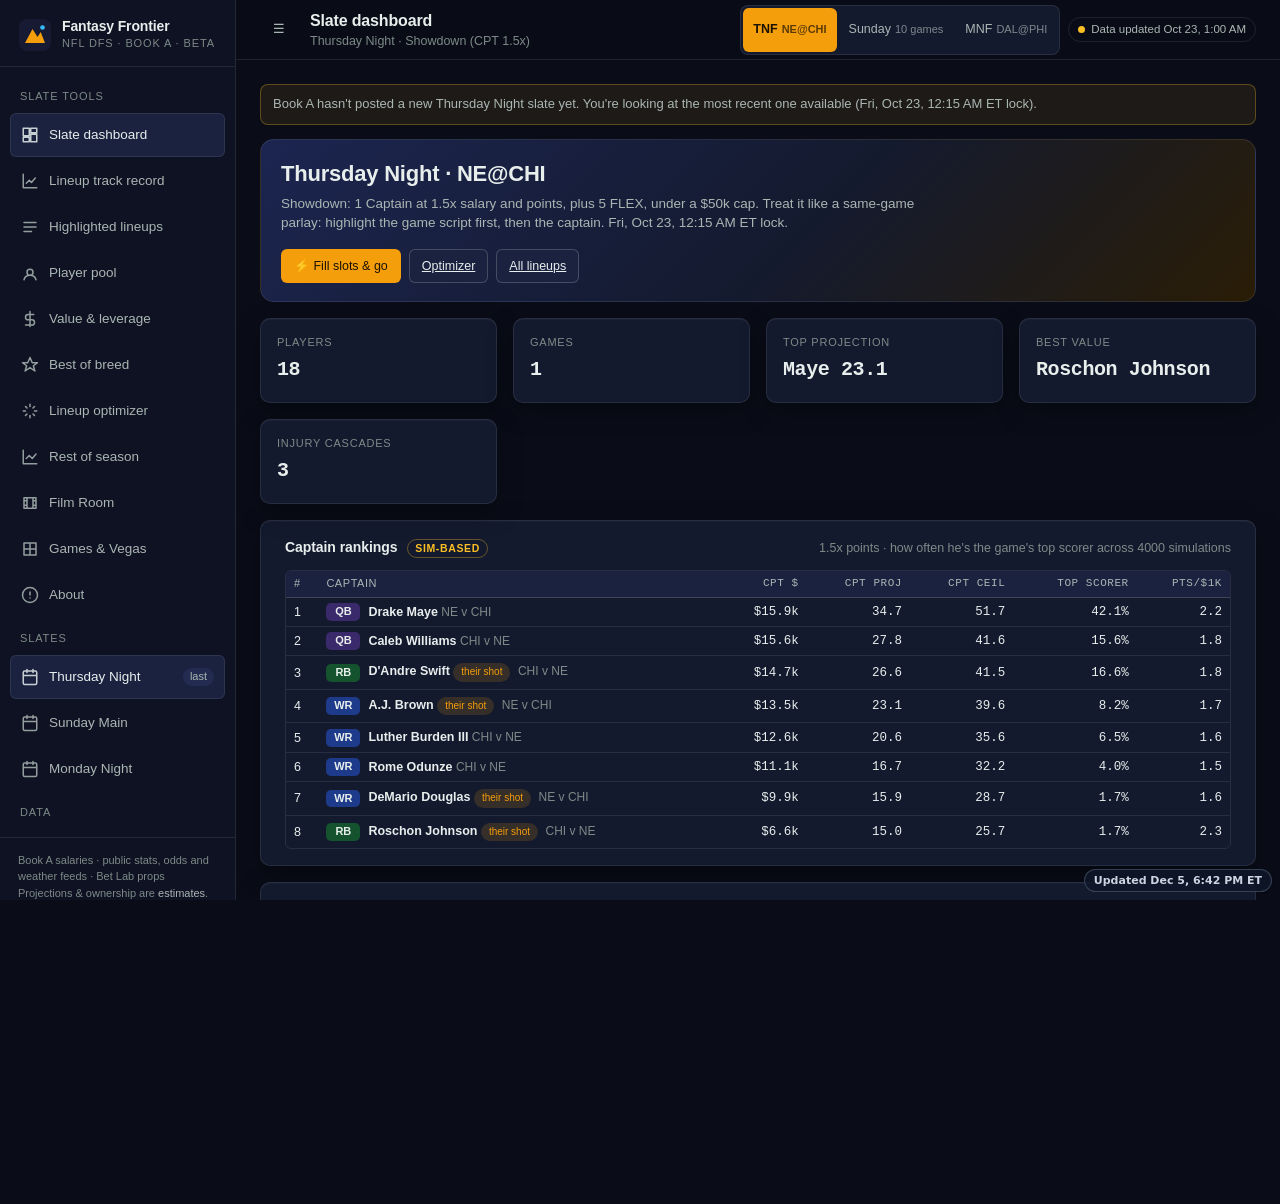
==== index.html @ 3f29bdc0 "FF: mobile nav polish (44px targets, no tap delay, no sideways scroll, scroll reset)" ====
<!doctype html>
<html lang="en"><head><meta charset="utf-8"><meta name="viewport" content="width=device-width,initial-scale=1,viewport-fit=cover">
<title>Fantasy Frontier · NFL DFS Lab — Sports Labs</title>
<meta name="description" content="Fantasy Frontier: NFL daily fantasy (salary-based) projections, value plays, leverage and a lineup optimizer for Thursday, Sunday and Monday slates.">
<meta name="theme-color" content="#0b1020">
<link rel="icon" href="data:image/svg+xml,%3Csvg xmlns='http://www.w3.org/2000/svg' viewBox='0 0 34 34'%3E%3Crect x='1' y='1' width='32' height='32' rx='8' fill='%23161b33'/%3E%3Cpath d='M8 25l7-14 5 8 3-5 4 11z' fill='%23f59e0b'/%3E%3C/svg%3E">
<link rel="stylesheet" href="style.css"><link rel="stylesheet" href="frontier.css?v=20261022n">
<script src="https://sportslabshq.com/sl/sl.js" defer></script>
<script src="/sl-neutral.js" defer></script></head><body><div class="app" id="app"></div><div class="scrim" id="scrim"></div>
<script src="assets/solver.js"></script><script src="app.js?v=20261022n"></script><div class="sl-credit" style="clear:both;text-align:center;font-size:12px;opacity:.6;padding:18px 12px 22px;line-height:1.5">Fantasy Frontier · A <a href="https://sportslabshq.com/" style="color:inherit;text-decoration:underline">Sports Labs</a> Product · © 2026 Sports Labs · <a href="#" data-lead="contact" style="color:inherit;text-decoration:underline">Contact</a> · <a href="#" data-lead="support" style="color:inherit;text-decoration:underline">Support</a></div>
<script src="https://sportslabshq.com/js/leads-config.js"></script><script src="https://sportslabshq.com/js/leads.js" data-product="Fantasy Frontier" data-float="1"></script><script>/*last-updated*/(async()=>{let t=null;for(const u of["data/meta.json","data/games.json","data/slate.json",location.pathname]){try{const r=await fetch(u+"?lu="+Date.now(),{method:"HEAD",cache:"no-store"});if(r.ok&&r.headers.get("last-modified")){t=new Date(r.headers.get("last-modified"));break}}catch(e){}}if(!t)return;const d=document.createElement("div");d.textContent="Updated "+t.toLocaleString("en-US",{timeZone:"America/New_York",month:"short",day:"numeric",hour:"numeric",minute:"2-digit"})+" ET";d.style.cssText="position:fixed;right:8px;bottom:8px;z-index:50;background:rgba(15,23,42,.85);color:#cbd5e1;font:600 11px system-ui;padding:4px 9px;border-radius:99px;border:1px solid rgba(148,163,184,.3);pointer-events:none";document.body.appendChild(d)})();</script></body></html>
---- style.css ----
:root {
  --bg: #0a1314; --bg-2: #0f1c1d; --surface: #132424; --surface-2: #183030; --surface-3: #1f3b3a;
  --border: rgba(165, 172, 175, 0.14); --border-strong: rgba(165, 172, 175, 0.3);
  --text: #e7eeec; --text-2: #aab6b3; --text-3: #7d8a87;
  --brand: #004c54; --brand-2: #0a6d78; --accent: #2cc1b0; --accent-ink: #052321;
  --pos: #5ed26a; --neg: #ff6b6b; --warn: #f5b942; --silver: #a5acaf;
  --radius: 10px; --radius-sm: 6px; --shadow: 0 1px 0 rgba(255,255,255,0.03) inset, 0 8px 24px rgba(0,0,0,0.35);
  --font: 'IBM Plex Sans', -apple-system, BlinkMacSystemFont, 'Segoe UI', Roboto, Helvetica, Arial, sans-serif;
  --mono: 'IBM Plex Mono', ui-monospace, SFMono-Regular, Menlo, Consolas, monospace;
  --sidebar-w: 236px; --header-h: 60px;
  --t-xs: 11px; --t-sm: 12.5px; --t-base: 14px; --t-md: 16px; --t-lg: 20px; --t-xl: 28px; --t-2xl: 36px;
  --s-1: 4px; --s-2: 8px; --s-3: 12px; --s-4: 16px; --s-5: 24px; --s-6: 32px; --s-7: 48px;
  color-scheme: dark;
}
* { box-sizing: border-box; }
html, body { height: 100%; margin: 0; max-width: 100vw; overflow-x: hidden; }
body { background: var(--bg); color: var(--text); font-family: var(--font); font-size: var(--t-base); line-height: 1.45; -webkit-font-smoothing: antialiased; overflow: hidden; }
button, input, select, textarea { font: inherit; color: inherit; }
button { cursor: pointer; }
a { color: var(--accent); }
.num, td.num, .kpi-value, .stat-value, .mono { font-family: var(--mono); font-variant-numeric: tabular-nums lining-nums; }
.sr-only { position: absolute; width: 1px; height: 1px; padding: 0; margin: -1px; overflow: hidden; clip: rect(0,0,0,0); white-space: nowrap; border: 0; }
:focus-visible { outline: 2px solid var(--accent); outline-offset: 2px; }

/* Layout */
.app { display: grid; grid-template-columns: var(--sidebar-w) 1fr; grid-template-rows: var(--header-h) 1fr; height: 100dvh; }
.sidebar { grid-row: 1 / -1; background: var(--bg-2); border-right: 1px solid var(--border); display: flex; flex-direction: column; overflow-y: auto; overscroll-behavior: contain; }
.header { grid-column: 2; position: sticky; top: 0; z-index: 10; display: flex; align-items: center; gap: var(--s-3); padding: 0 var(--s-5); background: rgba(10,19,20,0.85); backdrop-filter: blur(8px); border-bottom: 1px solid var(--border); }
.main { grid-column: 2; overflow-y: auto; overflow-x: hidden; overscroll-behavior: contain; padding: var(--s-5); scroll-behavior: smooth; min-width: 0; }
.main:focus { outline: none; }

.brand { display: flex; align-items: center; gap: 10px; padding: 18px 18px 14px; border-bottom: 1px solid var(--border); }
.brand svg { flex: none; }
.brand-name { font-weight: 600; font-size: var(--t-base); letter-spacing: -0.01em; line-height: 1.15; }
.brand-sub { font-size: var(--t-xs); color: var(--text-3); text-transform: uppercase; letter-spacing: 0.08em; margin-top: 2px; }
.nav { padding: 10px; display: flex; flex-direction: column; gap: 2px; }
.nav-label { font-size: var(--t-xs); color: var(--text-3); text-transform: uppercase; letter-spacing: 0.08em; padding: 12px 10px 6px; }
.nav-btn { display: flex; align-items: center; gap: 10px; width: 100%; text-align: left; padding: 9px 10px; border-radius: var(--radius-sm); border: 1px solid transparent; background: transparent; color: var(--text-2); font-size: 13.5px; transition: background .15s, color .15s; }
.nav-btn:hover { background: var(--surface); color: var(--text); }
.nav-btn[aria-current="page"] { background: var(--surface-2); color: var(--text); border-color: var(--border); }
.nav-btn .ico { width: 18px; height: 18px; flex: none; opacity: .85; }
.nav-btn .badge { margin-left: auto; font-size: var(--t-xs); background: var(--surface-3); color: var(--text-2); border-radius: 999px; padding: 1px 7px; }
.nav-btn .badge.bad { background: rgba(255,107,107,.18); color: var(--neg); }
.nav-btn .badge.ok { background: rgba(94,210,106,.15); color: var(--pos); }
.sidebar-foot { margin-top: auto; padding: 14px 18px; border-top: 1px solid var(--border); font-size: var(--t-xs); color: var(--text-3); line-height: 1.5; }
.sidebar-foot b { color: var(--text-2); font-weight: 500; }

.header > div { min-width: 0; }
.header h1 { font-size: var(--t-md); font-weight: 600; margin: 0; letter-spacing: -0.01em; white-space: nowrap; overflow: hidden; text-overflow: ellipsis; }
.scenario-select { display: none; }
.header .crumb { color: var(--text-3); font-size: var(--t-sm); }
.header-actions { margin-left: auto; display: flex; align-items: center; gap: 8px; }
.menu-btn { display: none; }
.save-state { font-size: var(--t-xs); color: var(--text-3); display: flex; align-items: center; gap: 6px; white-space: nowrap; }
.save-state .dot { width: 7px; height: 7px; border-radius: 50%; background: var(--pos); }
.save-state.dirty .dot { background: var(--warn); }
.save-state.error .dot { background: var(--neg); }

/* Scenario switcher */
.seg { display: inline-flex; background: var(--surface); border: 1px solid var(--border); border-radius: var(--radius-sm); padding: 2px; }
.seg button { padding: 5px 11px; font-size: var(--t-sm); border: 0; background: transparent; color: var(--text-2); border-radius: 4px; }
.seg button[aria-pressed="true"] { background: var(--brand-2); color: #fff; }
.seg button:hover:not([aria-pressed="true"]) { color: var(--text); }

/* Buttons */
.btn { display: inline-flex; align-items: center; gap: 6px; padding: 7px 12px; border-radius: var(--radius-sm); border: 1px solid var(--border-strong); background: var(--surface-2); color: var(--text); font-size: var(--t-sm); font-weight: 500; transition: background .15s, border-color .15s; white-space: nowrap; }
.btn:hover { background: var(--surface-3); }
.btn.primary { background: var(--accent); color: var(--accent-ink); border-color: transparent; }
.btn.primary:hover { filter: brightness(1.08); }
.btn.danger { color: var(--neg); border-color: rgba(255,107,107,.35); }
.btn.danger:hover { background: rgba(255,107,107,.1); }
.btn.sm { padding: 4px 9px; font-size: var(--t-xs); }
.btn.ghost { background: transparent; border-color: transparent; color: var(--text-2); }
.btn.ghost:hover { background: var(--surface); color: var(--text); }
.btn:disabled { opacity: .5; cursor: not-allowed; }

/* Cards */
.grid { display: grid; gap: var(--s-4); }
.grid.kpis { grid-template-columns: repeat(auto-fit, minmax(min(190px, 100%), 1fr)); }
.grid > * { min-width: 0; }
.stats.two { grid-template-columns: repeat(2, minmax(0, 1fr)); }
.grid.two { grid-template-columns: 1fr 1fr; }
.grid.three { grid-template-columns: repeat(3, 1fr); }
.grid.sidebar-right { grid-template-columns: minmax(0, 1.6fr) minmax(300px, 1fr); }
.card { background: var(--surface); border: 1px solid var(--border); border-radius: var(--radius); padding: var(--s-4) var(--s-5); box-shadow: var(--shadow); min-width: 0; }
.card.tight { padding: var(--s-3) var(--s-4); }
.card-head { display: flex; align-items: baseline; justify-content: space-between; gap: var(--s-3); margin-bottom: var(--s-3); flex-wrap: wrap; }
.card-head h2 { font-size: var(--t-base); font-weight: 600; margin: 0; letter-spacing: -0.005em; }
.card-head .sub { color: var(--text-3); font-size: var(--t-sm); }
.section-title { font-size: var(--t-lg); font-weight: 600; margin: 0 0 4px; letter-spacing: -0.015em; }
.section-sub { color: var(--text-2); font-size: var(--t-sm); margin: 0 0 var(--s-5); max-width: 70ch; }
.stack { display: flex; flex-direction: column; gap: var(--s-4); }

.kpi { padding: var(--s-4); }
.kpi-label { font-size: var(--t-xs); color: var(--text-3); text-transform: uppercase; letter-spacing: 0.07em; }
.kpi-value { font-size: var(--t-xl); font-weight: 600; margin: 4px 0 2px; letter-spacing: -0.02em; transition: color .3s; }
.kpi-value.pos { color: var(--pos); } .kpi-value.neg { color: var(--neg); } .kpi-value.warn { color: var(--warn); }
.kpi-delta { font-size: var(--t-sm); color: var(--text-2); display: flex; gap: 6px; align-items: center; flex-wrap: wrap; }
.kpi-delta .arrow { font-weight: 600; }
.kpi-delta.pos .arrow { color: var(--pos); } .kpi-delta.neg .arrow { color: var(--neg); }

/* Alerts */
.alerts { display: flex; flex-direction: column; gap: 8px; }
.alert { display: grid; grid-template-columns: 10px 1fr; gap: 10px; padding: 10px 12px; border-radius: var(--radius-sm); border: 1px solid var(--border); background: var(--bg-2); font-size: var(--t-sm); align-items: start; }
.alert .bar { width: 4px; height: 100%; min-height: 28px; border-radius: 2px; margin-top: 2px; }
.alert.critical .bar { background: var(--neg); } .alert.warn .bar { background: var(--warn); } .alert.ok .bar { background: var(--pos); }
.alert b { font-weight: 600; display: block; margin-bottom: 1px; }
.alert span { color: var(--text-2); }

/* Tables */
.table-wrap { overflow-x: auto; border: 1px solid var(--border); border-radius: var(--radius-sm); -webkit-overflow-scrolling: touch; }
table { width: 100%; border-collapse: collapse; font-size: var(--t-sm); }
thead th { position: sticky; top: 0; z-index: 1; background: var(--surface-2); color: var(--text-2); font-weight: 500; text-align: left; padding: 9px 10px; border-bottom: 1px solid var(--border-strong); white-space: nowrap; font-size: var(--t-xs); text-transform: uppercase; letter-spacing: .05em; }
thead th.num, td.num { text-align: right; }
thead th[data-sort] { cursor: pointer; user-select: none; }
thead th[data-sort]:hover { color: var(--text); }
thead th .sort-ind { opacity: .6; margin-left: 3px; }
tbody td { padding: 8px 10px; border-bottom: 1px solid var(--border); vertical-align: middle; }
tbody tr:last-child td { border-bottom: 0; }
tbody tr:hover td { background: rgba(255,255,255,0.025); }
tbody tr.selected td { background: rgba(44,193,176,0.08); }
tfoot td { padding: 9px 10px; font-weight: 600; background: var(--surface-2); border-top: 1px solid var(--border-strong); }
td.pos { color: var(--pos); } td.neg { color: var(--neg); } td.muted { color: var(--text-3); }
.tag { display: inline-block; padding: 1px 7px; border-radius: 999px; font-size: var(--t-xs); background: var(--surface-3); color: var(--text-2); border: 1px solid var(--border); white-space: nowrap; }
.tag.v { color: var(--pos); border-color: rgba(94,210,106,.3); } .tag.d { color: var(--warn); border-color: rgba(245,185,66,.3); } .tag.e { color: var(--silver); }
.tag.hi { color: var(--pos); } .tag.med { color: var(--warn); } .tag.low { color: var(--text-3); }
.tag.crit { color: var(--neg); border-color: rgba(255,107,107,.3); }
.sticky-col th:first-child, .sticky-col td:first-child { position: sticky; left: 0; background: var(--surface); z-index: 2; }
.sticky-col thead th:first-child { z-index: 3; background: var(--surface-2); }

/* Controls */
.control { display: grid; grid-template-columns: 1fr auto; gap: 4px 12px; align-items: center; padding: 10px 0; border-bottom: 1px solid var(--border); }
.control:last-child { border-bottom: 0; }
.control label { font-size: var(--t-sm); color: var(--text); }
.control .hint { grid-column: 1; font-size: var(--t-xs); color: var(--text-3); }
.control .val { font-family: var(--mono); font-size: var(--t-sm); color: var(--accent); text-align: right; min-width: 72px; }
.control input[type=range] { grid-column: 1 / -1; width: 100%; }
input[type=range] { -webkit-appearance: none; appearance: none; height: 22px; background: transparent; margin: 0; }
input[type=range]::-webkit-slider-runnable-track { height: 4px; background: var(--surface-3); border-radius: 2px; }
input[type=range]::-moz-range-track { height: 4px; background: var(--surface-3); border-radius: 2px; }
input[type=range]::-webkit-slider-thumb { -webkit-appearance: none; width: 18px; height: 18px; margin-top: -7px; border-radius: 50%; background: var(--accent); border: 2px solid var(--bg); box-shadow: 0 0 0 1px var(--accent); }
input[type=range]::-moz-range-thumb { width: 16px; height: 16px; border-radius: 50%; background: var(--accent); border: 2px solid var(--bg); }
input[type=range]:disabled::-webkit-slider-thumb { background: var(--text-3); box-shadow: none; }
select, input[type=text], input[type=number], textarea { background: var(--bg-2); border: 1px solid var(--border-strong); border-radius: var(--radius-sm); padding: 7px 10px; font-size: var(--t-sm); color: var(--text); min-width: 0; }
select:focus, input:focus, textarea:focus { border-color: var(--accent); outline: none; }
textarea { width: 100%; min-height: 110px; resize: vertical; line-height: 1.5; }
.check { display: flex; align-items: center; gap: 8px; cursor: pointer; }
.check input { width: 16px; height: 16px; accent-color: var(--accent); margin: 0; }
.toggle-group { display: inline-flex; gap: 0; border: 1px solid var(--border-strong); border-radius: var(--radius-sm); overflow: hidden; }
.toggle-group button { padding: 4px 9px; border: 0; background: transparent; color: var(--text-2); font-size: var(--t-xs); white-space: nowrap; }
.toggle-group button[aria-pressed="true"] { background: var(--brand-2); color: #fff; }
.field { display: flex; flex-direction: column; gap: 4px; }
.field > span { font-size: var(--t-xs); color: var(--text-3); text-transform: uppercase; letter-spacing: .06em; }
.field .toggle-group { align-self: flex-start; }
.row { display: flex; gap: var(--s-3); align-items: center; flex-wrap: wrap; }
.row.between { justify-content: space-between; }
.stats { display: grid; grid-template-columns: repeat(auto-fit, minmax(130px, 1fr)); gap: var(--s-3); }
.stat { background: var(--bg-2); border: 1px solid var(--border); border-radius: var(--radius-sm); padding: 10px 12px; }
.stat-label { font-size: var(--t-xs); color: var(--text-3); text-transform: uppercase; letter-spacing: .06em; }
.stat-value { font-size: var(--t-lg); font-weight: 600; margin-top: 2px; }
.stat-value.pos { color: var(--pos); } .stat-value.neg { color: var(--neg); } .stat-value.warn { color: var(--warn); }
.stat-sub { font-size: var(--t-xs); color: var(--text-3); margin-top: 2px; }
.big-number { font-size: var(--t-2xl); font-weight: 600; letter-spacing: -0.025em; line-height: 1.05; }
.big-number.pos { color: var(--pos); } .big-number.neg { color: var(--neg); } .big-number.warn { color: var(--warn); }
.progress { height: 8px; background: var(--surface-3); border-radius: 4px; overflow: hidden; }
.progress > div { height: 100%; background: var(--accent); border-radius: 4px; transition: width .3s ease; }
.progress.neg > div { background: var(--neg); }
.progress.ok > div { background: var(--pos); }

/* Tabs */
.tabs { display: flex; gap: 2px; border-bottom: 1px solid var(--border); margin-bottom: var(--s-4); overflow-x: auto; scrollbar-width: none; }
.tabs::-webkit-scrollbar { display: none; }
.tabs button { padding: 8px 14px; border: 0; border-bottom: 2px solid transparent; background: transparent; color: var(--text-2); font-size: var(--t-sm); white-space: nowrap; margin-bottom: -1px; }
.tabs button[aria-selected="true"] { color: var(--text); border-bottom-color: var(--accent); }
.tabs button:hover { color: var(--text); }

/* Charts */
.chart { width: 100%; height: auto; display: block; overflow: visible; }
.chart text { font-family: var(--mono); font-size: 11px; fill: var(--text-3); }
.chart .axis line, .chart .grid line { stroke: var(--border); }
.chart .zero { stroke: var(--text-3); stroke-dasharray: 3 3; }
.chart .label { fill: var(--text-2); font-family: var(--font); }
.chart .bar { transition: height .35s ease, y .35s ease, width .35s ease, x .35s ease; }
.chart .bar:hover { filter: brightness(1.2); }
.legend { display: flex; gap: 14px; flex-wrap: wrap; font-size: var(--t-xs); color: var(--text-2); margin-top: 8px; }
.legend i { display: inline-block; width: 10px; height: 10px; border-radius: 2px; margin-right: 5px; vertical-align: -1px; }
.chart-tip { position: fixed; pointer-events: none; z-index: 50; background: var(--surface-3); border: 1px solid var(--border-strong); border-radius: var(--radius-sm); padding: 6px 9px; font-size: var(--t-xs); font-family: var(--mono); color: var(--text); box-shadow: 0 6px 20px rgba(0,0,0,.4); display: none; white-space: nowrap; }

/* Prospect cards */
.cards { display: grid; grid-template-columns: repeat(auto-fill, minmax(230px, 1fr)); gap: var(--s-3); }
.pcard { background: var(--bg-2); border: 1px solid var(--border); border-radius: var(--radius-sm); padding: 12px; display: flex; flex-direction: column; gap: 6px; transition: border-color .15s; }
.pcard.on { border-color: var(--accent); background: rgba(44,193,176,0.06); }
.pcard .name { font-weight: 600; font-size: var(--t-base); }
.pcard .meta { font-size: var(--t-xs); color: var(--text-3); }
.pcard .need { font-size: var(--t-xs); color: var(--text-2); }
.pcard .foot { display: flex; justify-content: space-between; align-items: center; margin-top: 4px; }
.grade { font-family: var(--mono); font-weight: 600; color: var(--accent); }
.empty { padding: var(--s-6) var(--s-4); text-align: center; color: var(--text-3); font-size: var(--t-sm); border: 1px dashed var(--border-strong); border-radius: var(--radius-sm); }
.empty b { color: var(--text-2); display: block; margin-bottom: 4px; font-weight: 500; }

/* Toasts / modal */
.toasts { position: fixed; bottom: 20px; right: 20px; display: flex; flex-direction: column; gap: 8px; z-index: 100; max-width: min(380px, calc(100vw - 40px)); }
.toast { background: var(--surface-3); border: 1px solid var(--border-strong); border-left: 3px solid var(--accent); border-radius: var(--radius-sm); padding: 10px 14px; font-size: var(--t-sm); box-shadow: 0 10px 30px rgba(0,0,0,.45); animation: toast-in .2s ease; }
.toast.error { border-left-color: var(--neg); } .toast.warn { border-left-color: var(--warn); } .toast.ok { border-left-color: var(--pos); }
@keyframes toast-in { from { transform: translateY(8px); opacity: 0; } to { transform: none; opacity: 1; } }
.modal-bg { position: fixed; inset: 0; background: rgba(0,0,0,.6); display: none; align-items: center; justify-content: center; z-index: 90; padding: 20px; }
.modal-bg.open { display: flex; }
.modal { background: var(--surface); border: 1px solid var(--border-strong); border-radius: var(--radius); padding: var(--s-5); width: min(520px, 100%); max-height: 90dvh; overflow: auto; box-shadow: 0 20px 60px rgba(0,0,0,.5); }
.modal h3 { margin: 0 0 8px; font-size: var(--t-md); }
.modal p { color: var(--text-2); font-size: var(--t-sm); margin: 0 0 var(--s-4); }
.modal .actions { display: flex; justify-content: flex-end; gap: 8px; margin-top: var(--s-4); }
kbd { font-family: var(--mono); font-size: var(--t-xs); background: var(--bg-2); border: 1px solid var(--border-strong); border-bottom-width: 2px; border-radius: 4px; padding: 1px 6px; }
.shortcuts { display: grid; grid-template-columns: auto 1fr; gap: 8px 16px; font-size: var(--t-sm); color: var(--text-2); }

/* QA */
.qa-list { display: flex; flex-direction: column; gap: 4px; font-family: var(--mono); font-size: var(--t-xs); }
.qa-item { display: grid; grid-template-columns: 54px 1fr auto; gap: 10px; padding: 6px 10px; border-radius: 4px; background: var(--bg-2); border: 1px solid var(--border); align-items: center; }
.qa-item .st { font-weight: 600; } .qa-item.pass .st { color: var(--pos); } .qa-item.fail .st { color: var(--neg); }
.qa-item .err { grid-column: 2 / -1; color: var(--neg); white-space: pre-wrap; }
.qa-item .ms { color: var(--text-3); }
.qa-group { font-size: var(--t-xs); color: var(--text-3); text-transform: uppercase; letter-spacing: .07em; margin: 12px 0 6px; }
.log { font-family: var(--mono); font-size: var(--t-xs); color: var(--text-2); background: var(--bg-2); border: 1px solid var(--border); border-radius: var(--radius-sm); padding: 10px; max-height: 240px; overflow: auto; white-space: pre-wrap; }

.hidden { display: none !important; }
.muted { color: var(--text-3); }
.small { font-size: var(--t-xs); }
.right { text-align: right; }
hr.sep { border: 0; border-top: 1px solid var(--border); margin: var(--s-4) 0; }
.waterfall-row { display: grid; grid-template-columns: 1fr auto; gap: 12px; padding: 6px 0; border-bottom: 1px solid var(--border); font-size: var(--t-sm); }
.waterfall-row:last-child { border-bottom: 0; }
.waterfall-row.total { font-weight: 600; border-top: 1px solid var(--border-strong); margin-top: 4px; padding-top: 10px; }
.waterfall-row .num { color: var(--text); }
.waterfall-row .num.pos { color: var(--pos); } .waterfall-row .num.neg { color: var(--neg); }
.waterfall-row .lbl span { color: var(--text-3); font-size: var(--t-xs); margin-left: 6px; }
.scenario-card { display: flex; align-items: center; justify-content: space-between; gap: 10px; padding: 10px 12px; background: var(--bg-2); border: 1px solid var(--border); border-radius: var(--radius-sm); }
.scenario-card .nm { font-weight: 600; } .scenario-card .dt { font-size: var(--t-xs); color: var(--text-3); }
.scenario-card .acts { display: flex; gap: 6px; flex-wrap: wrap; }
.offline-banner { display: none; background: rgba(245,185,66,.12); color: var(--warn); font-size: var(--t-xs); padding: 4px 10px; border-radius: 4px; }
body.offline .offline-banner { display: inline-block; }

/* Mobile */
.scrim { position: fixed; inset: 0; background: rgba(0,0,0,.5); z-index: 19; display: none; }
@media (max-width: 960px) {
  .app { grid-template-columns: 1fr; }
  .sidebar { position: fixed; inset: 0 auto 0 0; width: min(84vw, 300px); z-index: 20; transform: translateX(-100%); transition: transform .22s ease; box-shadow: 0 0 40px rgba(0,0,0,.5); }
  body.sidebar-open .sidebar { transform: none; }
  body.sidebar-open .scrim { display: block; }
  .header, .main { grid-column: 1; }
  .header { padding: 0 var(--s-3); gap: 8px; overflow: hidden; }
  .menu-btn { display: inline-flex; padding: 6px; }
  #scenarioSeg { display: none; }
  .scenario-select { display: inline-block; max-width: 120px; padding: 6px 8px; font-size: var(--t-xs); }
  .header-actions { gap: 6px; }
  .grid.kpis { grid-template-columns: repeat(2, minmax(0, 1fr)); }
  .stats { grid-template-columns: repeat(2, minmax(0, 1fr)); }
  .cards { grid-template-columns: 1fr; }
  .sidebar-foot { padding-bottom: 24px; }
  .sidebar { width: min(80vw, 300px); }
  .table-wrap td, .table-wrap th { white-space: nowrap; }
  .table-wrap td .small { white-space: normal; max-width: 160px; }
  .chart text { font-size: 19px; }
  .check input, input[type=checkbox] { width: 20px; height: 20px; }
  .toggle-group button, .btn.sm { padding: 7px 10px; }
  .control input[type=range] { height: 30px; }
  input[type=range]::-webkit-slider-thumb { width: 24px; height: 24px; margin-top: -10px; }
  .main { padding: var(--s-4); padding-bottom: 80px; }
  .grid.two, .grid.three, .grid.sidebar-right { grid-template-columns: 1fr; }
  .header h1 { font-size: var(--t-base); }
  .header .crumb { display: none; }
  .save-state span.txt { display: none; }
  .seg button { padding: 5px 8px; font-size: var(--t-xs); }
  .kpi-value { font-size: 24px; }
  .big-number { font-size: 30px; }
  .card { padding: var(--s-4); }
  .control { grid-template-columns: 1fr auto; }
  .toasts { bottom: 16px; left: 16px; right: 16px; max-width: none; }
  .header-actions .hide-m { display: none; }
}
@media (max-width: 480px) {
  .grid.kpis { grid-template-columns: 1fr 1fr; }
  .kpi-value { font-size: 20px; }
  .cards { grid-template-columns: 1fr; }
}
@media (prefers-reduced-motion: reduce) { * { transition: none !important; animation: none !important; } }
@media print {
  body { overflow: visible; background: #fff; color: #000; }
  .app { display: block; height: auto; }
  .sidebar, .header-actions, .menu-btn, .toasts, .modal-bg, .tabs, .btn, input[type=range], .scrim { display: none !important; }
  .header { position: static; background: none; border: 0; }
  .main { overflow: visible; padding: 0; }
  .card { break-inside: avoid; border-color: #ccc; box-shadow: none; background: #fff; }
  :root { --text: #000; --text-2: #333; --text-3: #555; --surface: #fff; --surface-2: #f3f3f3; --bg-2: #fafafa; --border: #ddd; }
  .chart text { fill: #333; }
}

/* ===================== Franchise layer ===================== */
:root { --display: 'Barlow Condensed', 'Arial Narrow', Impact, 'IBM Plex Sans', sans-serif; }
.fm-hero { position: relative; overflow: hidden; border-radius: 14px; border: 1px solid var(--border-strong); background: linear-gradient(120deg, var(--team, #004c54) 0%, #0e2a2d 55%, var(--surface) 100%); padding: 22px 24px; display: grid; grid-template-columns: 1.3fr 1fr; gap: 20px; margin-bottom: 16px; box-shadow: var(--shadow); }
.fm-hero::after { content: ''; position: absolute; inset: 0; background: repeating-linear-gradient(90deg, rgba(255,255,255,0.025) 0 1px, transparent 1px 48px); pointer-events: none; }
.fm-hero-main { display: flex; gap: 18px; align-items: center; position: relative; z-index: 1; min-width: 0; }
.fm-crest { flex: none; width: 76px; height: 76px; border-radius: 18px; background: rgba(0,0,0,0.25); display: grid; place-items: center; border: 1px solid rgba(255,255,255,0.12); }
.fm-kicker { font-size: var(--t-xs); text-transform: uppercase; letter-spacing: 0.14em; color: rgba(255,255,255,0.7); }
.fm-team { font-family: var(--display); font-weight: 800; font-size: clamp(30px, 4vw, 46px); line-height: 0.95; margin: 4px 0 6px; text-transform: uppercase; letter-spacing: 0.01em; color: #fff; }
.fm-team span { color: var(--silver); }
.fm-line { color: rgba(255,255,255,0.9); display: flex; gap: 6px; align-items: center; flex-wrap: wrap; }
.fm-line .tag { background: rgba(0,0,0,0.3); }
.fm-hero-stats { position: relative; z-index: 1; display: grid; grid-template-columns: repeat(4, 1fr); gap: 8px; align-content: center; }
.hstat { background: rgba(0,0,0,0.28); border: 1px solid rgba(255,255,255,0.08); border-radius: 10px; padding: 9px 11px; min-width: 0; }
.hstat span { display: block; font-size: 10.5px; text-transform: uppercase; letter-spacing: 0.08em; color: rgba(255,255,255,0.6); white-space: nowrap; overflow: hidden; text-overflow: ellipsis; }
.hstat b { display: block; font-family: var(--display); font-weight: 700; font-size: 24px; line-height: 1.1; margin-top: 2px; color: #fff; }
.hstat b small { font-size: 14px; color: rgba(255,255,255,0.6); font-weight: 600; }
.hstat b.pos { color: var(--pos); } .hstat b.neg { color: var(--neg); } .hstat b.warn { color: var(--warn); }
.fm-tiles { display: grid; grid-template-columns: repeat(6, 1fr); gap: 10px; margin-bottom: 16px; }
.tile { display: flex; flex-direction: column; align-items: flex-start; gap: 4px; text-align: left; padding: 14px; border-radius: 12px; border: 1px solid var(--border); background: var(--surface); color: var(--text); transition: transform .15s, border-color .15s, background .15s; min-width: 0; }
.tile:hover { transform: translateY(-2px); border-color: var(--accent); background: var(--surface-2); }
.tile-ico { color: var(--accent); } .tile-ico .ico { width: 22px; height: 22px; }
.tile-title { font-family: var(--display); font-weight: 700; font-size: 19px; text-transform: uppercase; letter-spacing: 0.03em; }
.tile-kpi { font-family: var(--mono); font-size: var(--t-md); font-weight: 600; color: var(--accent); }
.tile-sub { font-size: var(--t-xs); color: var(--text-3); line-height: 1.35; }
.needs { display: flex; flex-direction: column; gap: 8px; }
.need-row { display: grid; grid-template-columns: 44px 1fr 34px 70px minmax(0, 1.4fr); gap: 10px; align-items: center; }
.need-pos { font-family: var(--display); font-weight: 700; font-size: 17px; letter-spacing: 0.04em; }
.need-bar { height: 10px; border-radius: 999px; background: var(--surface-3); overflow: hidden; }
.need-fill { height: 100%; border-radius: 999px; background: var(--text-3); transition: width .3s; }
.need-fill.crit { background: var(--neg); } .need-fill.med { background: var(--warn); } .need-fill.hi { background: var(--accent); } .need-fill.low { background: var(--text-3); }
.need-score { text-align: right; font-weight: 600; }
.need-why { white-space: nowrap; overflow: hidden; text-overflow: ellipsis; }
.wire { display: flex; flex-direction: column; gap: 6px; }
.wire-row { display: grid; grid-template-columns: auto auto 1fr; gap: 10px; align-items: start; padding: 8px 0; border-top: 1px solid var(--border); font-size: var(--t-sm); }
.wire-row:first-child { border-top: 0; }
.wire-row .tag { white-space: nowrap; }
.wire-date { color: var(--text-3); font-size: var(--t-xs); padding-top: 2px; }
.mkt { display: inline-grid; place-items: center; min-width: 36px; height: 30px; padding: 0 6px; clip-path: polygon(25% 0, 75% 0, 100% 50%, 75% 100%, 25% 100%, 0 50%); background: var(--surface-3); color: var(--text); font-family: var(--display); font-weight: 800; font-size: 17px; flex: none; }
.ps { display:inline-flex; flex-direction:column; align-items:center; justify-content:center; min-width:46px; height:38px; padding:0 6px; border-radius:9px; background:var(--surface-3); color:var(--text); font-family:var(--display); font-weight:800; font-size:16px; line-height:1; flex:none; border:1px solid transparent }
.ps small { font:600 9px/1 system-ui,sans-serif; opacity:.8; margin-top:3px; letter-spacing:.02em }
.ps.t1 { background:var(--accent); color:var(--accent-ink) } .ps.t2 { background:var(--brand-2); color:#fff } .ps.na { opacity:.6 }
.pcard2.compact .ps { height:30px; min-width:40px; font-size:14px }
.tier-grid { display:grid; grid-template-columns:repeat(auto-fit,minmax(260px,1fr)); gap:14px }
.tier-col h3 { margin:0 0 2px; font-family:var(--display) } .pz-row { display:flex; align-items:center; gap:10px; padding:8px 0; border-top:1px solid var(--line, rgba(255,255,255,.08)) }
.pz-row .grow { flex:1; min-width:0 } .pz-bar { height:6px; border-radius:4px; background:var(--surface-3); overflow:hidden; margin-top:4px } .pz-bar i { display:block; height:100%; background:var(--accent) }
.sl-mark { display:inline-flex; align-items:center; gap:6px; margin-top:8px; font:700 11px/1 system-ui,sans-serif; letter-spacing:.08em; text-transform:uppercase; color:#cfd8dc; text-decoration:none; opacity:.85 } .sl-mark:hover { opacity:1 }
.mkt.solid { background: var(--brand-2); color: #fff; } .mkt.elite { background: var(--accent); color: var(--accent-ink); }
.pcard2 { display: grid; grid-template-columns: 36px 1fr auto; gap: 10px; align-items: center; width: 100%; text-align: left; padding: 8px; border-radius: 10px; border: 1px solid var(--border); background: var(--surface-2); color: var(--text); margin-top: 6px; transition: border-color .15s, background .15s; }
.pcard2:hover { border-color: var(--accent); background: var(--surface-3); }
.pcard2.inj { border-color: rgba(255,107,107,.35); }
.pcard2.compact { padding: 6px 8px; grid-template-columns: 28px 1fr auto; }
.pcard2.compact .avatar { width: 28px; height: 28px; font-size: 11px; }
.pcard2.compact .mkt { height: 24px; min-width: 30px; font-size: 14px; }
.avatar { width: 36px; height: 36px; border-radius: 50%; background: linear-gradient(135deg, var(--brand), var(--brand-2)); color: #fff; display: grid; place-items: center; font-family: var(--display); font-weight: 700; font-size: 13px; letter-spacing: 0.04em; }
.pinfo { min-width: 0; display: flex; flex-direction: column; gap: 1px; }
.pname { font-weight: 600; white-space: nowrap; overflow: hidden; text-overflow: ellipsis; }
.pmeta { font-size: var(--t-xs); color: var(--text-3); white-space: nowrap; overflow: hidden; text-overflow: ellipsis; }
.ptags { display: flex; gap: 4px; flex-wrap: wrap; margin-top: 3px; }
.ptags .tag { font-size: 10px; padding: 0 6px; }
.depth-grid { display: grid; grid-template-columns: repeat(auto-fill, minmax(250px, 1fr)); gap: 12px; }
.depth-col { padding: 12px; }
.depth-head { display: flex; justify-content: space-between; align-items: center; gap: 8px; margin-bottom: 6px; }
.depth-pos { font-family: var(--display); font-weight: 800; font-size: 24px; letter-spacing: 0.04em; line-height: 1; }
.depth-label { font-size: 10.5px; text-transform: uppercase; letter-spacing: 0.1em; color: var(--text-3); margin: 10px 0 2px; }
.empty.small { padding: 10px; border: 1px dashed var(--border-strong); border-radius: 8px; color: var(--text-3); margin-top: 6px; }
.team-chip { display: inline-flex; align-items: center; gap: 6px; font-weight: 600; font-family: var(--display); font-size: 15px; letter-spacing: 0.04em; }
.team-chip i { width: 12px; height: 12px; border-radius: 3px; background: var(--team, #666); border: 1px solid rgba(255,255,255,0.25); display: inline-block; }
.team-chip.sm { font-size: 13px; } .team-chip.sm i { width: 10px; height: 10px; }
.tm-grid { display: grid; grid-template-columns: 1fr 1.15fr 1fr; gap: 12px; align-items: start; }
.tm-col { padding: 14px; }
.asset-list { display: flex; flex-direction: column; gap: 6px; min-height: 44px; }
.asset { display: grid; grid-template-columns: 1fr auto auto; gap: 8px; align-items: center; padding: 7px 9px; border-radius: 8px; border: 1px solid var(--border); background: var(--surface-2); font-size: var(--t-sm); color: var(--text); text-align: left; width: 100%; }
.asset.add { background: transparent; cursor: pointer; }
.asset.add:hover { border-color: var(--accent); background: var(--surface-2); }
.asset-scroll { display: flex; flex-direction: column; gap: 5px; max-height: 330px; overflow-y: auto; padding-right: 2px; }
.asset-scroll.short { max-height: 190px; }
.vbars { display: flex; flex-direction: column; gap: 8px; margin: 4px 0 12px; }
.vbar { display: grid; grid-template-columns: 84px 1fr 48px; gap: 10px; align-items: center; font-size: var(--t-sm); }
.vtrack { height: 14px; background: var(--surface-3); border-radius: 7px; overflow: hidden; }
.vfill { height: 100%; background: var(--brand-2); transition: width .3s; } .vfill.alt { background: var(--silver); }
.meter { position: relative; height: 28px; border-radius: 14px; background: var(--surface-3); overflow: hidden; border: 1px solid var(--border); }
.meter-fill { height: 100%; transition: width .35s; background: var(--text-3); }
.meter-fill.ok { background: var(--pos); } .meter-fill.warn { background: var(--accent); } .meter-fill.low { background: var(--warn); } .meter-fill.bad { background: var(--neg); }
.meter-txt { position: absolute; inset: 0; display: grid; place-items: center; font-family: var(--display); font-weight: 700; font-size: 16px; letter-spacing: 0.05em; text-transform: uppercase; color: #fff; text-shadow: 0 1px 2px rgba(0,0,0,.6); }
.partner-card { padding: 10px 12px; border-radius: 10px; border: 1px solid var(--border); background: linear-gradient(90deg, color-mix(in srgb, var(--team, #444) 35%, var(--surface)) 0%, var(--surface-2) 100%); }
.link-btn { background: none; border: 0; padding: 0; color: var(--accent); text-decoration: underline; font-size: inherit; cursor: pointer; }
.link-btn:hover { color: #fff; }
table.tight th, table.tight td { padding: 5px 8px; white-space: nowrap; }
.hstat span { font-size: 10px; }
.div-grid { display: grid; grid-template-columns: repeat(auto-fill, minmax(300px, 1fr)); gap: 12px; }
th.sortable { cursor: pointer; user-select: none; } th.sortable:hover { color: var(--text); }
.pcard .rank { display: inline-block; min-width: 26px; text-align: center; background: var(--surface-3); border-radius: 6px; padding: 0 4px; margin-right: 4px; font-size: var(--t-sm); }
tr.total td { border-top: 1px solid var(--border-strong); }
@media (max-width: 1180px) { .fm-tiles { grid-template-columns: repeat(3, 1fr); } .tm-grid { grid-template-columns: 1fr 1fr; } .tm-center { grid-column: 1 / -1; order: -1; } .need-row { grid-template-columns: 44px 1fr 34px 70px; } .need-why { grid-column: 1 / -1; white-space: normal; } }
@media (max-width: 900px) { .fm-hero { grid-template-columns: 1fr; padding: 18px; } .fm-hero-stats { grid-template-columns: repeat(3, 1fr); } }
@media (max-width: 640px) { .fm-tiles { grid-template-columns: repeat(2, 1fr); } .tm-grid { grid-template-columns: 1fr; } .fm-hero-stats { grid-template-columns: repeat(2, 1fr); } .fm-crest { display: none; } .depth-grid { grid-template-columns: 1fr; } .need-row { grid-template-columns: 40px 1fr 30px 64px; gap: 6px; } .vbar { grid-template-columns: 70px 1fr 40px; } .hstat b { font-size: 21px; } }
@media print { .tile:hover { transform: none; } }
---- frontier.css ----
:root{--bg:#0a0d18;--bg-2:#0e1222;--surface:#141a2e;--surface-2:#1a2240;--surface-3:#232c50;--brand:#1c2550;--brand-2:#2d3a7a;--accent:#f59e0b;--accent-ink:#1b1203;--accent-2:#38bdf8;--pos:#4ade80;--neg:#f87171;--warn:#fbbf24}
.header{background:rgba(10,13,24,.86)}
.sl-mark{display:inline-flex;gap:6px;align-items:center;color:var(--text-3);text-decoration:none;margin-top:6px}
.slate-seg{display:inline-flex;background:var(--surface);border:1px solid var(--border);border-radius:8px;padding:2px;gap:2px}
.slate-seg button{border:0;background:transparent;color:var(--text-2);padding:6px 10px;border-radius:6px;font-size:12.5px;white-space:nowrap}
.slate-seg button[aria-pressed=true]{background:var(--accent);color:var(--accent-ink);font-weight:600}
.slate-seg button .s{opacity:.7;font-size:11px;margin-left:4px}
.est{display:inline-block;font-size:10.5px;letter-spacing:.06em;text-transform:uppercase;color:var(--warn);border:1px solid rgba(251,191,36,.35);border-radius:999px;padding:1px 7px;margin-left:6px;vertical-align:middle}
.note{background:rgba(56,189,248,.08);border:1px solid rgba(56,189,248,.25);color:var(--text-2);border-radius:8px;padding:10px 12px;font-size:13px;margin-bottom:14px}
.note.warn{background:rgba(251,191,36,.08);border-color:rgba(251,191,36,.3)}
.badge-upd{font-size:11.5px;color:var(--text-2);display:inline-flex;gap:6px;align-items:center;white-space:nowrap;border:1px solid var(--border);border-radius:999px;padding:3px 9px}
.badge-upd .dot{width:7px;height:7px;border-radius:50%;background:var(--pos)}
.badge-upd.stale .dot{background:var(--warn)}
.pos-tag{display:inline-block;min-width:34px;text-align:center;font-size:11px;font-weight:600;border-radius:5px;padding:1px 5px;background:var(--surface-3);color:var(--text)}
.pos-QB{background:#3b2a6b}.pos-RB{background:#14532d}.pos-WR{background:#1e3a8a}.pos-TE{background:#7c2d12}.pos-DST{background:#374151}.pos-K{background:#334155}.pos-CPT{background:var(--accent);color:var(--accent-ink)}
.pl{display:flex;align-items:center;gap:8px;min-width:0}.pl b{font-weight:600}.pl .t{color:var(--text-3);font-size:12px}
.edge-list{margin:6px 0 0;padding-left:16px;color:var(--text-2);font-size:12.5px}.edge-list li{margin:2px 0}
.lu-grid{display:grid;grid-template-columns:repeat(auto-fit,minmax(min(300px,100%),1fr));gap:14px}
.lu{background:var(--surface);border:1px solid var(--border);border-radius:12px;padding:14px;min-width:0}
.lu h3{margin:0 0 2px;font-size:15px}.lu .sub{color:var(--text-3);font-size:12px;margin-bottom:10px}
.lu-row{display:grid;grid-template-columns:44px 1fr 58px 46px;gap:6px;align-items:center;padding:5px 0;border-top:1px solid var(--border);font-size:13px}
.lu-row .n{white-space:nowrap;overflow:hidden;text-overflow:ellipsis}
.lu-foot{display:grid;grid-template-columns:1fr 1fr;margin-top:8px;font-size:12.5px;color:var(--text-2);flex-wrap:wrap;gap:6px}
.lu.safe{border-top:3px solid var(--pos)}.lu.bal{border-top:3px solid var(--accent-2)}.lu.up{border-top:3px solid var(--accent)}
.ctl{display:grid;grid-template-columns:repeat(auto-fit,minmax(min(170px,100%),1fr));gap:12px}
.ctl label{display:flex;flex-direction:column;gap:4px;font-size:12px;color:var(--text-3)}
.ctl select,.ctl input,.filters select,.filters input{background:var(--surface-2);border:1px solid var(--border);border-radius:6px;padding:7px 8px;color:var(--text)}
.filters{display:flex;flex-wrap:wrap;gap:8px;margin-bottom:12px;align-items:center}
.lk{border:1px solid var(--border);background:transparent;border-radius:5px;padding:2px 6px;font-size:11px;color:var(--text-3)}
.lk.on{background:rgba(74,222,128,.15);color:var(--pos);border-color:rgba(74,222,128,.4)}
.lk.ex.on{background:rgba(248,113,113,.15);color:var(--neg);border-color:rgba(248,113,113,.4)}
tr.out td{opacity:.45}
.bar{height:6px;background:var(--surface-3);border-radius:4px;overflow:hidden;min-width:50px}.bar i{display:block;height:100%;background:var(--accent)}
.hero-ff{background:linear-gradient(135deg,#1c2550 0%,#141a2e 55%,#2a1d06 100%);border:1px solid var(--border);border-radius:14px;padding:18px 20px;margin-bottom:16px;display:flex;justify-content:space-between;gap:16px;flex-wrap:wrap}
.hero-ff h2{margin:0;font-size:22px;letter-spacing:-.01em}.hero-ff p{margin:4px 0 0;color:var(--text-2);font-size:13.5px;max-width:640px}
.gm{display:grid;grid-template-columns:repeat(auto-fit,minmax(min(230px,100%),1fr));gap:10px}
.gm .card{padding:12px 14px}
.chip{display:inline-block;font-size:11.5px;border-radius:999px;padding:2px 8px;background:var(--surface-3);color:var(--text-2);margin:2px 4px 2px 0}
.chip.hot{background:rgba(245,158,11,.15);color:var(--accent)}.chip.cool{background:rgba(56,189,248,.12);color:var(--accent-2)}
.modal-bg{position:fixed;inset:0;background:rgba(0,0,0,.55);z-index:40;display:flex;align-items:center;justify-content:center;padding:14px}
.modal{background:var(--bg-2);border:1px solid var(--border-strong);border-radius:14px;max-width:560px;width:100%;max-height:88vh;overflow:auto;padding:18px}
.spark{display:flex;gap:3px;align-items:flex-end;height:40px}.spark i{width:14px;background:var(--accent-2);border-radius:2px 2px 0 0;opacity:.8}
.busy{opacity:.6;pointer-events:none}
@media(max-width:960px){.slate-seg button{padding:6px 7px}.slate-seg button .s{display:none}.hide-m{display:none}.lu-row{grid-template-columns:40px 1fr 52px 40px}}
/* Lineup Builder */
.bld-wrap{display:grid;grid-template-columns:minmax(0,1.3fr) minmax(0,1fr);gap:16px}
.bld-roster{display:flex;flex-direction:column;gap:6px}
.bld-slot,.bld-opt{display:grid;grid-template-columns:44px minmax(0,1fr) auto;align-items:center;gap:10px;width:100%;text-align:left;background:rgba(255,255,255,.03);border:1px solid var(--border);border-radius:10px;padding:8px 10px;color:inherit;font:inherit;cursor:pointer;min-height:44px}
.bld-slot:hover,.bld-opt:hover{border-color:#f59e0b88}
.bld-slot.on{border-color:#f59e0b;box-shadow:0 0 0 1px #f59e0b inset}
.bld-slot .n{display:flex;flex-direction:column;min-width:0}
.bld-opt .pl{display:flex;flex-direction:row;align-items:center;gap:8px;min-width:0;text-align:left}
.bld-slot .n b{white-space:nowrap;overflow:hidden;text-overflow:ellipsis}
.bld-slot .t{font-size:11.5px;color:var(--text-3)}
.bld-stats{display:grid;grid-template-columns:1fr 1fr;gap:8px}
.bld-stats div{background:rgba(255,255,255,.03);border:1px solid var(--border);border-radius:10px;padding:10px}
.bld-stats span{display:block;font-size:11px;color:var(--text-3);text-transform:uppercase;letter-spacing:.04em}
.bld-stats b{font-size:20px}
.bld-pick{grid-column:1/-1;margin-top:14px;border-top:1px solid var(--border);padding-top:12px}
.bld-pick-h{display:flex;gap:10px;align-items:center;flex-wrap:wrap;margin-bottom:8px}
.bld-list{display:flex;flex-direction:column;gap:4px;max-height:420px;overflow:auto}
.bld-opt{grid-template-columns:minmax(0,1fr) 56px 44px 46px minmax(0,1.1fr)}
.bld-opt.over{opacity:.45}.bld-opt.on{border-color:#38bdf8}
.bld-opt .bt{display:flex;gap:4px;flex-wrap:wrap;justify-content:flex-end}
.bld-opt .mono{text-align:right}
@media (max-width:760px){.bld-wrap{grid-template-columns:1fr}.bld-opt{grid-template-columns:minmax(0,1fr) 50px 40px 40px}.bld-opt .bt{grid-column:1/-1;justify-content:flex-start}.bld-stats b{font-size:17px}}
.bld-list>.bld-opt{flex-shrink:0}
.bld-opt .pl>span:last-child{display:flex;flex-direction:column;align-items:flex-start;min-width:0}
.bld-opt .pl .pos-tag{flex:0 0 auto}
/* mobile nav polish */
html{-webkit-text-size-adjust:100%}
button,a,.nav-btn{touch-action:manipulation;-webkit-tap-highlight-color:transparent}
.nav-btn{min-height:44px}
.slate-seg button,.menu-btn{min-height:44px}
@media (max-width:900px){body{overflow-x:hidden}.main{overflow-x:hidden;max-width:100vw}}
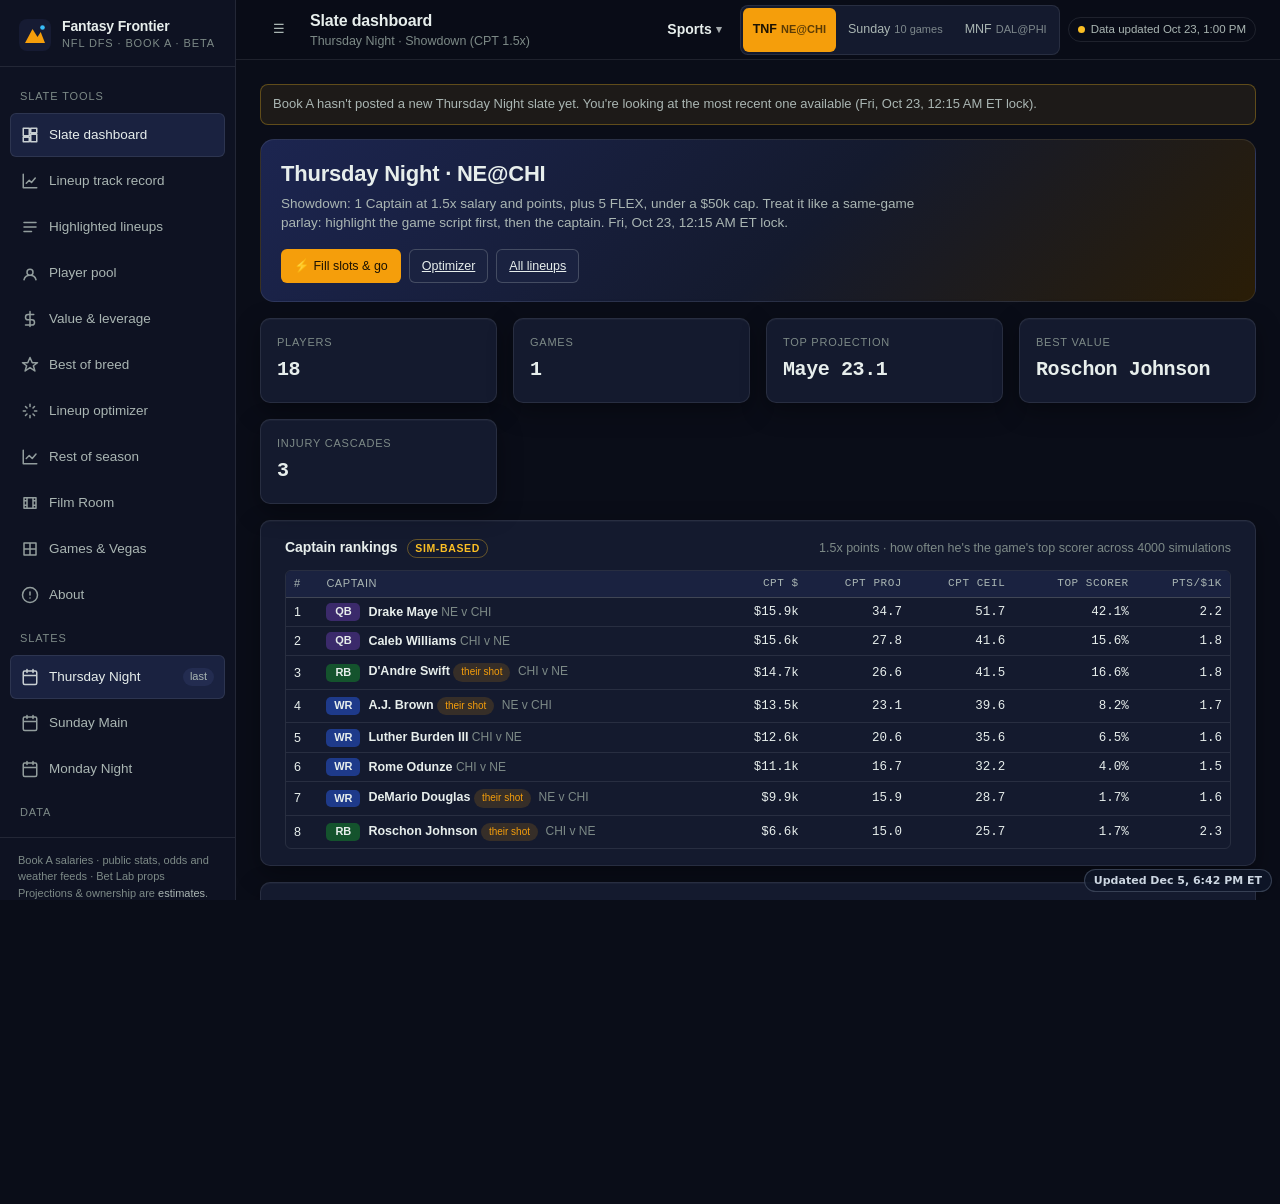
==== commit 43db3cb2: "nav-connect: shared Sports switcher (sl-sports.js), link fixes — PREVIEW ONLY" ====
--- a/index.html
+++ b/index.html
@@ -4,8 +4,8 @@
 <meta name="description" content="Fantasy Frontier: NFL daily fantasy (salary-based) projections, value plays, leverage and a lineup optimizer for Thursday, Sunday and Monday slates.">
 <meta name="theme-color" content="#0b1020">
 <link rel="icon" href="data:image/svg+xml,%3Csvg xmlns='http://www.w3.org/2000/svg' viewBox='0 0 34 34'%3E%3Crect x='1' y='1' width='32' height='32' rx='8' fill='%23161b33'/%3E%3Cpath d='M8 25l7-14 5 8 3-5 4 11z' fill='%23f59e0b'/%3E%3C/svg%3E">
-<link rel="stylesheet" href="style.css"><link rel="stylesheet" href="frontier.css?v=20261022n">
+<link rel="stylesheet" href="style.css"><link rel="stylesheet" href="frontier.css?v=20261022p">
 <script src="https://sportslabshq.com/sl/sl.js" defer></script>
 <script src="/sl-neutral.js" defer></script></head><body><div class="app" id="app"></div><div class="scrim" id="scrim"></div>
-<script src="assets/solver.js"></script><script src="app.js?v=20261022n"></script><div class="sl-credit" style="clear:both;text-align:center;font-size:12px;opacity:.6;padding:18px 12px 22px;line-height:1.5">Fantasy Frontier · A <a href="https://sportslabshq.com/" style="color:inherit;text-decoration:underline">Sports Labs</a> Product · © 2026 Sports Labs · <a href="#" data-lead="contact" style="color:inherit;text-decoration:underline">Contact</a> · <a href="#" data-lead="support" style="color:inherit;text-decoration:underline">Support</a></div>
-<script src="https://sportslabshq.com/js/leads-config.js"></script><script src="https://sportslabshq.com/js/leads.js" data-product="Fantasy Frontier" data-float="1"></script><script>/*last-updated*/(async()=>{let t=null;for(const u of["data/meta.json","data/games.json","data/slate.json",location.pathname]){try{const r=await fetch(u+"?lu="+Date.now(),{method:"HEAD",cache:"no-store"});if(r.ok&&r.headers.get("last-modified")){t=new Date(r.headers.get("last-modified"));break}}catch(e){}}if(!t)return;const d=document.createElement("div");d.textContent="Updated "+t.toLocaleString("en-US",{timeZone:"America/New_York",month:"short",day:"numeric",hour:"numeric",minute:"2-digit"})+" ET";d.style.cssText="position:fixed;right:8px;bottom:8px;z-index:50;background:rgba(15,23,42,.85);color:#cbd5e1;font:600 11px system-ui;padding:4px 9px;border-radius:99px;border:1px solid rgba(148,163,184,.3);pointer-events:none";document.body.appendChild(d)})();</script></body></html>
+<script src="assets/solver.js"></script><script src="app.js?v=20261022p"></script><div class="sl-credit" style="clear:both;text-align:center;font-size:12px;opacity:.6;padding:18px 12px 22px;line-height:1.5">Fantasy Frontier · A <a href="https://sportslabshq.com/" style="color:inherit;text-decoration:underline">Sports Labs</a> Product · © 2026 Sports Labs · <a href="#" data-lead="contact" style="color:inherit;text-decoration:underline">Contact</a> · <a href="#" data-lead="support" style="color:inherit;text-decoration:underline">Support</a></div>
+<script src="https://sportslabshq.com/js/leads-config.js"></script><script src="https://sportslabshq.com/js/leads.js" data-product="Fantasy Frontier" data-float="1"></script><script>/*last-updated*/(async()=>{let t=null;for(const u of["data/meta.json","data/games.json","data/slate.json",location.pathname]){try{const r=await fetch(u+"?lu="+Date.now(),{method:"HEAD",cache:"no-store"});if(r.ok&&r.headers.get("last-modified")){t=new Date(r.headers.get("last-modified"));break}}catch(e){}}if(!t)return;const d=document.createElement("div");d.textContent="Updated "+t.toLocaleString("en-US",{timeZone:"America/New_York",month:"short",day:"numeric",hour:"numeric",minute:"2-digit"})+" ET";d.style.cssText="position:fixed;right:8px;bottom:8px;z-index:50;background:rgba(15,23,42,.85);color:#cbd5e1;font:600 11px system-ui;padding:4px 9px;border-radius:99px;border:1px solid rgba(148,163,184,.3);pointer-events:none";document.body.appendChild(d)})();</script><script src="sl-sports.js" data-auto defer></script></body></html>
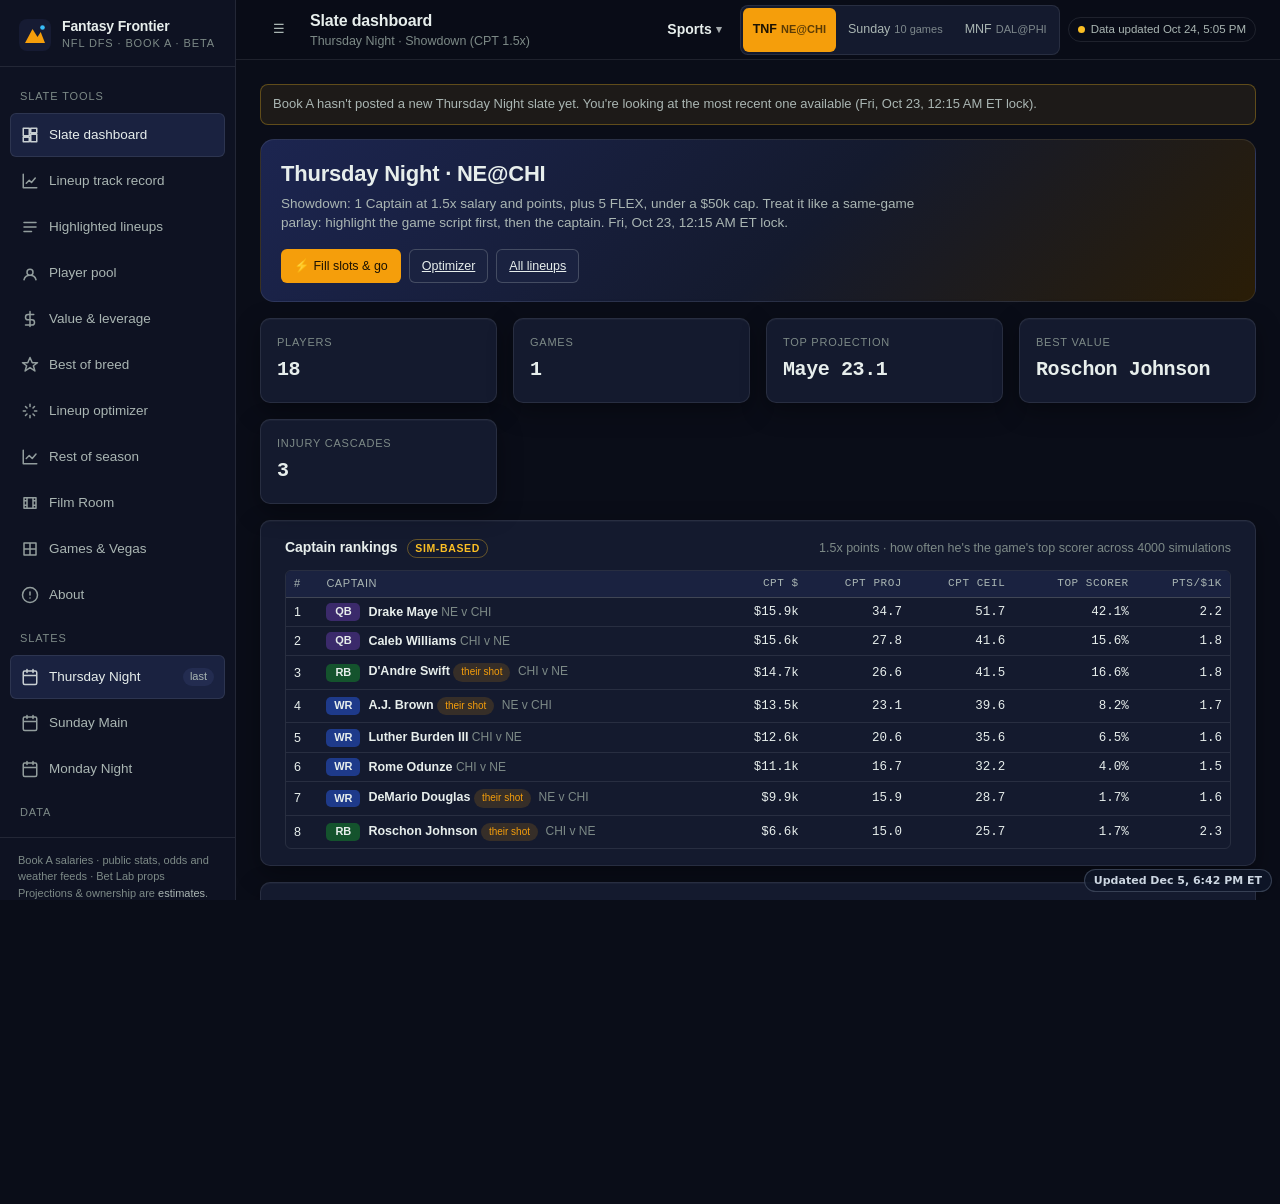
==== commit 8bc3fefc: "Add 1,000-run correlated Monte Carlo contest sim, Boom %, and Leverage badges" ====
--- a/index.html
+++ b/index.html
@@ -4,8 +4,8 @@
 <meta name="description" content="Fantasy Frontier: NFL daily fantasy (salary-based) projections, value plays, leverage and a lineup optimizer for Thursday, Sunday and Monday slates.">
 <meta name="theme-color" content="#0b1020">
 <link rel="icon" href="data:image/svg+xml,%3Csvg xmlns='http://www.w3.org/2000/svg' viewBox='0 0 34 34'%3E%3Crect x='1' y='1' width='32' height='32' rx='8' fill='%23161b33'/%3E%3Cpath d='M8 25l7-14 5 8 3-5 4 11z' fill='%23f59e0b'/%3E%3C/svg%3E">
-<link rel="stylesheet" href="style.css"><link rel="stylesheet" href="frontier.css?v=20261022p">
+<link rel="stylesheet" href="style.css"><link rel="stylesheet" href="frontier.css?v=20261024mc">
 <script src="https://sportslabshq.com/sl/sl.js" defer></script>
 <script src="/sl-neutral.js" defer></script></head><body><div class="app" id="app"></div><div class="scrim" id="scrim"></div>
-<script src="assets/solver.js"></script><script src="app.js?v=20261022p"></script><div class="sl-credit" style="clear:both;text-align:center;font-size:12px;opacity:.6;padding:18px 12px 22px;line-height:1.5">Fantasy Frontier · A <a href="https://sportslabshq.com/" style="color:inherit;text-decoration:underline">Sports Labs</a> Product · © 2026 Sports Labs · <a href="#" data-lead="contact" style="color:inherit;text-decoration:underline">Contact</a> · <a href="#" data-lead="support" style="color:inherit;text-decoration:underline">Support</a></div>
-<script src="https://sportslabshq.com/js/leads-config.js"></script><script src="https://sportslabshq.com/js/leads.js" data-product="Fantasy Frontier" data-float="1"></script><script>/*last-updated*/(async()=>{let t=null;for(const u of["data/meta.json","data/games.json","data/slate.json",location.pathname]){try{const r=await fetch(u+"?lu="+Date.now(),{method:"HEAD",cache:"no-store"});if(r.ok&&r.headers.get("last-modified")){t=new Date(r.headers.get("last-modified"));break}}catch(e){}}if(!t)return;const d=document.createElement("div");d.textContent="Updated "+t.toLocaleString("en-US",{timeZone:"America/New_York",month:"short",day:"numeric",hour:"numeric",minute:"2-digit"})+" ET";d.style.cssText="position:fixed;right:8px;bottom:8px;z-index:50;background:rgba(15,23,42,.85);color:#cbd5e1;font:600 11px system-ui;padding:4px 9px;border-radius:99px;border:1px solid rgba(148,163,184,.3);pointer-events:none";document.body.appendChild(d)})();</script><script src="sl-sports.js" data-auto defer></script></body></html>
+<script src="assets/solver.js"></script><script src="app.js?v=20261024mc"></script><div class="sl-credit" style="clear:both;text-align:center;font-size:12px;opacity:.6;padding:18px 12px 22px;line-height:1.5">Fantasy Frontier · A <a href="https://sportslabshq.com/" style="color:inherit;text-decoration:underline">Sports Labs</a> Product · © 2026 Sports Labs · <a href="#" data-lead="contact" style="color:inherit;text-decoration:underline">Contact</a> · <a href="#" data-lead="support" style="color:inherit;text-decoration:underline">Support</a></div>
+<script src="https://sportslabshq.com/js/leads-config.js"></script><script src="https://sportslabshq.com/js/leads.js" data-product="Fantasy Frontier" data-float="1"></script><script>/*last-updated*/(async()=>{let t=null;for(const u of["data/meta.json",location.pathname]){try{const r=await fetch(u+"?lu="+Date.now(),{method:"HEAD",cache:"no-store"});if(r.ok&&r.headers.get("last-modified")){t=new Date(r.headers.get("last-modified"));break}}catch(e){}}if(!t)return;const d=document.createElement("div");d.textContent="Updated "+t.toLocaleString("en-US",{timeZone:"America/New_York",month:"short",day:"numeric",hour:"numeric",minute:"2-digit"})+" ET";d.style.cssText="position:fixed;right:8px;bottom:8px;z-index:50;background:rgba(15,23,42,.85);color:#cbd5e1;font:600 11px system-ui;padding:4px 9px;border-radius:99px;border:1px solid rgba(148,163,184,.3);pointer-events:none";document.body.appendChild(d)})();</script><script src="sl-sports.js" data-auto defer></script></body></html>
--- a/frontier.css
+++ b/frontier.css
@@ -73,3 +73,9 @@
 .nav-btn{min-height:44px}
 .slate-seg button,.menu-btn{min-height:44px}
 @media (max-width:900px){body{overflow-x:hidden}.main{overflow-x:hidden;max-width:100vw}}
+
+/* 1,000-Run Monte Carlo Contest Sim & Leverage Badges */
+.lu-sim-bar{display:flex;flex-wrap:wrap;gap:5px;margin:0 0 10px;padding:7px 8px;background:rgba(255,255,255,.025);border:1px solid var(--border);border-radius:8px}
+.lu-sim-bar .chip{margin:0;font-size:11px;padding:2px 7px;line-height:1.35}
+.chip.pos-chip{background:rgba(74,222,128,.13);color:var(--pos);border:1px solid rgba(74,222,128,.28)}
+.chip.stack-chip{background:rgba(167,139,250,.14);color:#c4b5fd;border:1px solid rgba(167,139,250,.28)}
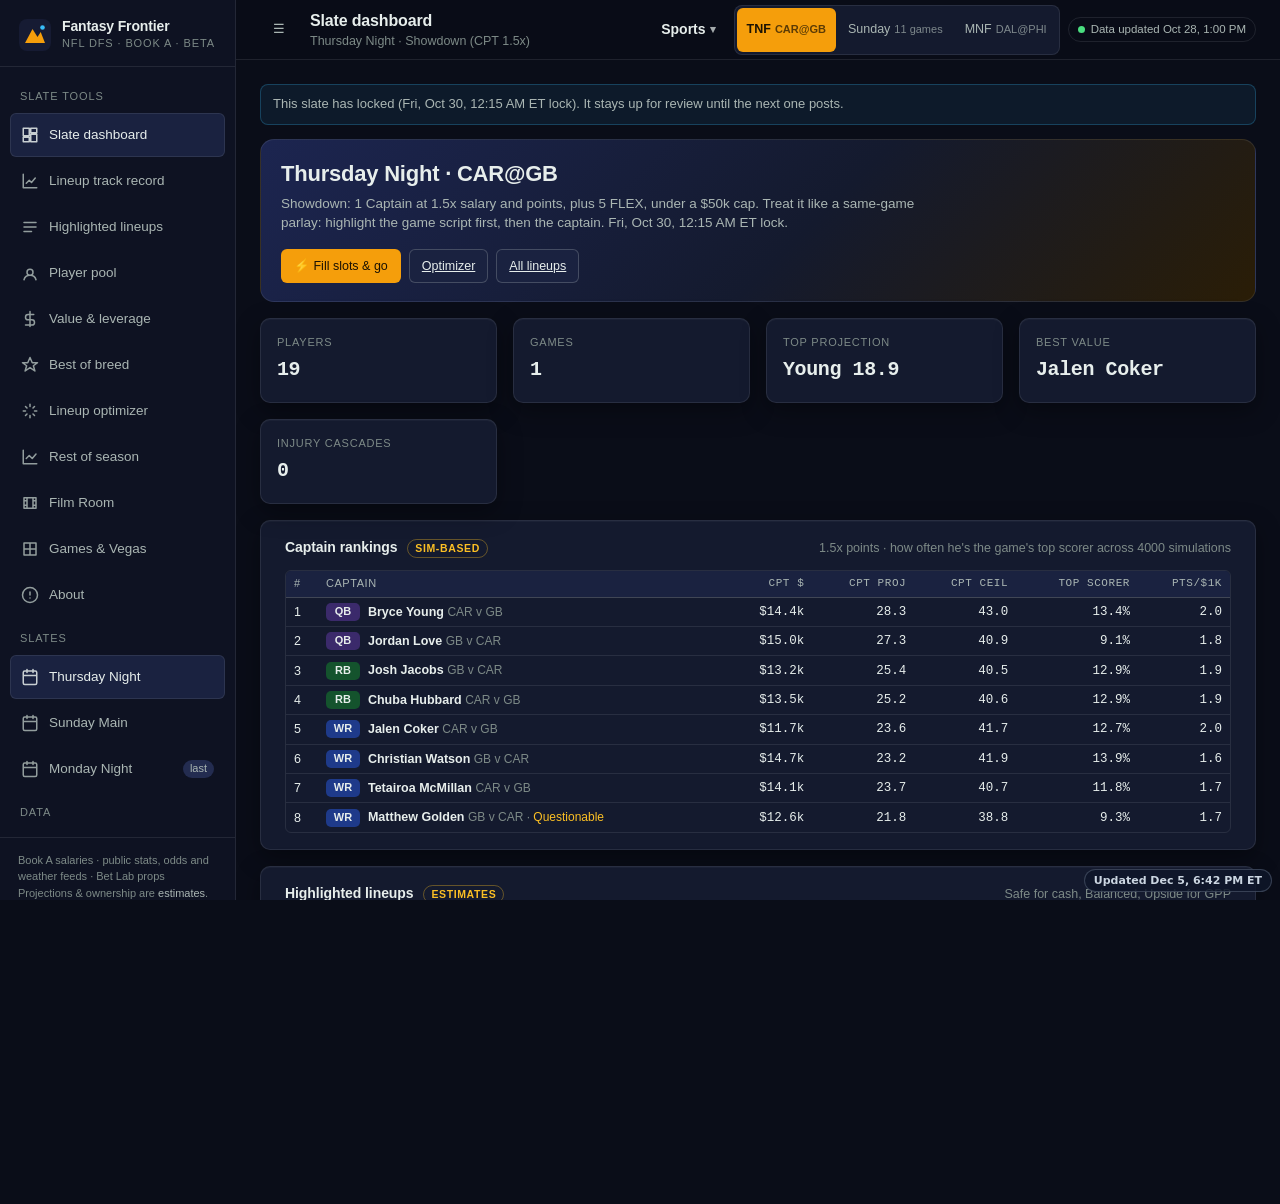
==== commit 11660599: "Enforce universal paywall & Free Member sign-up gate across all apps and pages (sl.js v9)" ====
--- a/index.html
+++ b/index.html
@@ -4,8 +4,8 @@
 <meta name="description" content="Fantasy Frontier: NFL daily fantasy (salary-based) projections, value plays, leverage and a lineup optimizer for Thursday, Sunday and Monday slates.">
 <meta name="theme-color" content="#0b1020">
 <link rel="icon" href="data:image/svg+xml,%3Csvg xmlns='http://www.w3.org/2000/svg' viewBox='0 0 34 34'%3E%3Crect x='1' y='1' width='32' height='32' rx='8' fill='%23161b33'/%3E%3Cpath d='M8 25l7-14 5 8 3-5 4 11z' fill='%23f59e0b'/%3E%3C/svg%3E">
-<link rel="stylesheet" href="style.css"><link rel="stylesheet" href="frontier.css?v=20261024mc">
-<script src="https://sportslabshq.com/sl/sl.js" defer></script>
+<link rel="stylesheet" href="style.css"><link rel="stylesheet" href="frontier.css?v=20261024viz">
+<script src="https://sportslabshq.com/sl/sl.js?v=9" defer></script>
 <script src="/sl-neutral.js" defer></script></head><body><div class="app" id="app"></div><div class="scrim" id="scrim"></div>
-<script src="assets/solver.js"></script><script src="app.js?v=20261024mc"></script><div class="sl-credit" style="clear:both;text-align:center;font-size:12px;opacity:.6;padding:18px 12px 22px;line-height:1.5">Fantasy Frontier · A <a href="https://sportslabshq.com/" style="color:inherit;text-decoration:underline">Sports Labs</a> Product · © 2026 Sports Labs · <a href="#" data-lead="contact" style="color:inherit;text-decoration:underline">Contact</a> · <a href="#" data-lead="support" style="color:inherit;text-decoration:underline">Support</a></div>
+<script src="assets/solver.js"></script><script src="app.js?v=20261024viz"></script><div class="sl-credit" style="clear:both;text-align:center;font-size:12px;opacity:.6;padding:18px 12px 22px;line-height:1.5">Fantasy Frontier · A <a href="https://sportslabshq.com/" style="color:inherit;text-decoration:underline">Sports Labs</a> Product · © 2026 Sports Labs · <a href="#" data-lead="contact" style="color:inherit;text-decoration:underline">Contact</a> · <a href="#" data-lead="support" style="color:inherit;text-decoration:underline">Support</a></div>
 <script src="https://sportslabshq.com/js/leads-config.js"></script><script src="https://sportslabshq.com/js/leads.js" data-product="Fantasy Frontier" data-float="1"></script><script>/*last-updated*/(async()=>{let t=null;for(const u of["data/meta.json",location.pathname]){try{const r=await fetch(u+"?lu="+Date.now(),{method:"HEAD",cache:"no-store"});if(r.ok&&r.headers.get("last-modified")){t=new Date(r.headers.get("last-modified"));break}}catch(e){}}if(!t)return;const d=document.createElement("div");d.textContent="Updated "+t.toLocaleString("en-US",{timeZone:"America/New_York",month:"short",day:"numeric",hour:"numeric",minute:"2-digit"})+" ET";d.style.cssText="position:fixed;right:8px;bottom:8px;z-index:50;background:rgba(15,23,42,.85);color:#cbd5e1;font:600 11px system-ui;padding:4px 9px;border-radius:99px;border:1px solid rgba(148,163,184,.3);pointer-events:none";document.body.appendChild(d)})();</script><script src="sl-sports.js" data-auto defer></script></body></html>
--- a/frontier.css
+++ b/frontier.css
@@ -18,7 +18,7 @@
 .lu-grid{display:grid;grid-template-columns:repeat(auto-fit,minmax(min(300px,100%),1fr));gap:14px}
 .lu{background:var(--surface);border:1px solid var(--border);border-radius:12px;padding:14px;min-width:0}
 .lu h3{margin:0 0 2px;font-size:15px}.lu .sub{color:var(--text-3);font-size:12px;margin-bottom:10px}
-.lu-row{display:grid;grid-template-columns:44px 1fr 58px 46px;gap:6px;align-items:center;padding:5px 0;border-top:1px solid var(--border);font-size:13px}
+.lu-row{display:grid;grid-template-columns:42px 1fr 52px 104px;gap:6px;align-items:center;padding:5px 0;border-top:1px solid var(--border);font-size:13px}
 .lu-row .n{white-space:nowrap;overflow:hidden;text-overflow:ellipsis}
 .lu-foot{display:grid;grid-template-columns:1fr 1fr;margin-top:8px;font-size:12.5px;color:var(--text-2);flex-wrap:wrap;gap:6px}
 .lu.safe{border-top:3px solid var(--pos)}.lu.bal{border-top:3px solid var(--accent-2)}.lu.up{border-top:3px solid var(--accent)}
@@ -41,7 +41,7 @@
 .modal{background:var(--bg-2);border:1px solid var(--border-strong);border-radius:14px;max-width:560px;width:100%;max-height:88vh;overflow:auto;padding:18px}
 .spark{display:flex;gap:3px;align-items:flex-end;height:40px}.spark i{width:14px;background:var(--accent-2);border-radius:2px 2px 0 0;opacity:.8}
 .busy{opacity:.6;pointer-events:none}
-@media(max-width:960px){.slate-seg button{padding:6px 7px}.slate-seg button .s{display:none}.hide-m{display:none}.lu-row{grid-template-columns:40px 1fr 52px 40px}}
+@media(max-width:960px){.slate-seg button{padding:6px 7px}.slate-seg button .s{display:none}.hide-m{display:none}.lu-row{grid-template-columns:38px 1fr 48px 96px}}
 /* Lineup Builder */
 .bld-wrap{display:grid;grid-template-columns:minmax(0,1.3fr) minmax(0,1fr);gap:16px}
 .bld-roster{display:flex;flex-direction:column;gap:6px}
@@ -79,3 +79,18 @@
 .lu-sim-bar .chip{margin:0;font-size:11px;padding:2px 7px;line-height:1.35}
 .chip.pos-chip{background:rgba(74,222,128,.13);color:var(--pos);border:1px solid rgba(74,222,128,.28)}
 .chip.stack-chip{background:rgba(167,139,250,.14);color:#c4b5fd;border:1px solid rgba(167,139,250,.28)}
+
+/* 1,000-Sim Outcome Bell Curve & Floor-Median-Ceiling Whisker Bars */
+.sim-bell-wrap{background:rgba(10,13,24,.58);border:1px solid var(--border);border-radius:9px;padding:6px 8px 4px;margin:0 0 10px}
+.sim-bell-hd{display:flex;justify-content:space-between;align-items:center;gap:6px;flex-wrap:wrap;margin-bottom:2px;font-size:10.5px}
+.sim-bell-ttl{color:var(--text-3);font-weight:600;letter-spacing:.02em;text-transform:uppercase;font-size:10px}
+.sim-bell-zones{display:inline-flex;gap:8px;align-items:center;font-weight:600}
+.sim-bell-zones .z-cash{color:#38bdf8}
+.sim-bell-zones .z-top1{color:#4ade80}
+.sim-bell-svg{display:block;width:100%;height:auto;overflow:visible}
+.ff-whisker{display:inline-flex;align-items:center;gap:6px;justify-content:flex-end;white-space:nowrap}
+.ff-whisker.compact{gap:3px}
+.whisker-svg{display:inline-block;vertical-align:middle;flex-shrink:0}
+.whisker-nums{font-size:11px;color:var(--text-2)}
+.whisker-nums .fl{color:var(--text-3)}
+.whisker-nums .cl{color:var(--pos)}
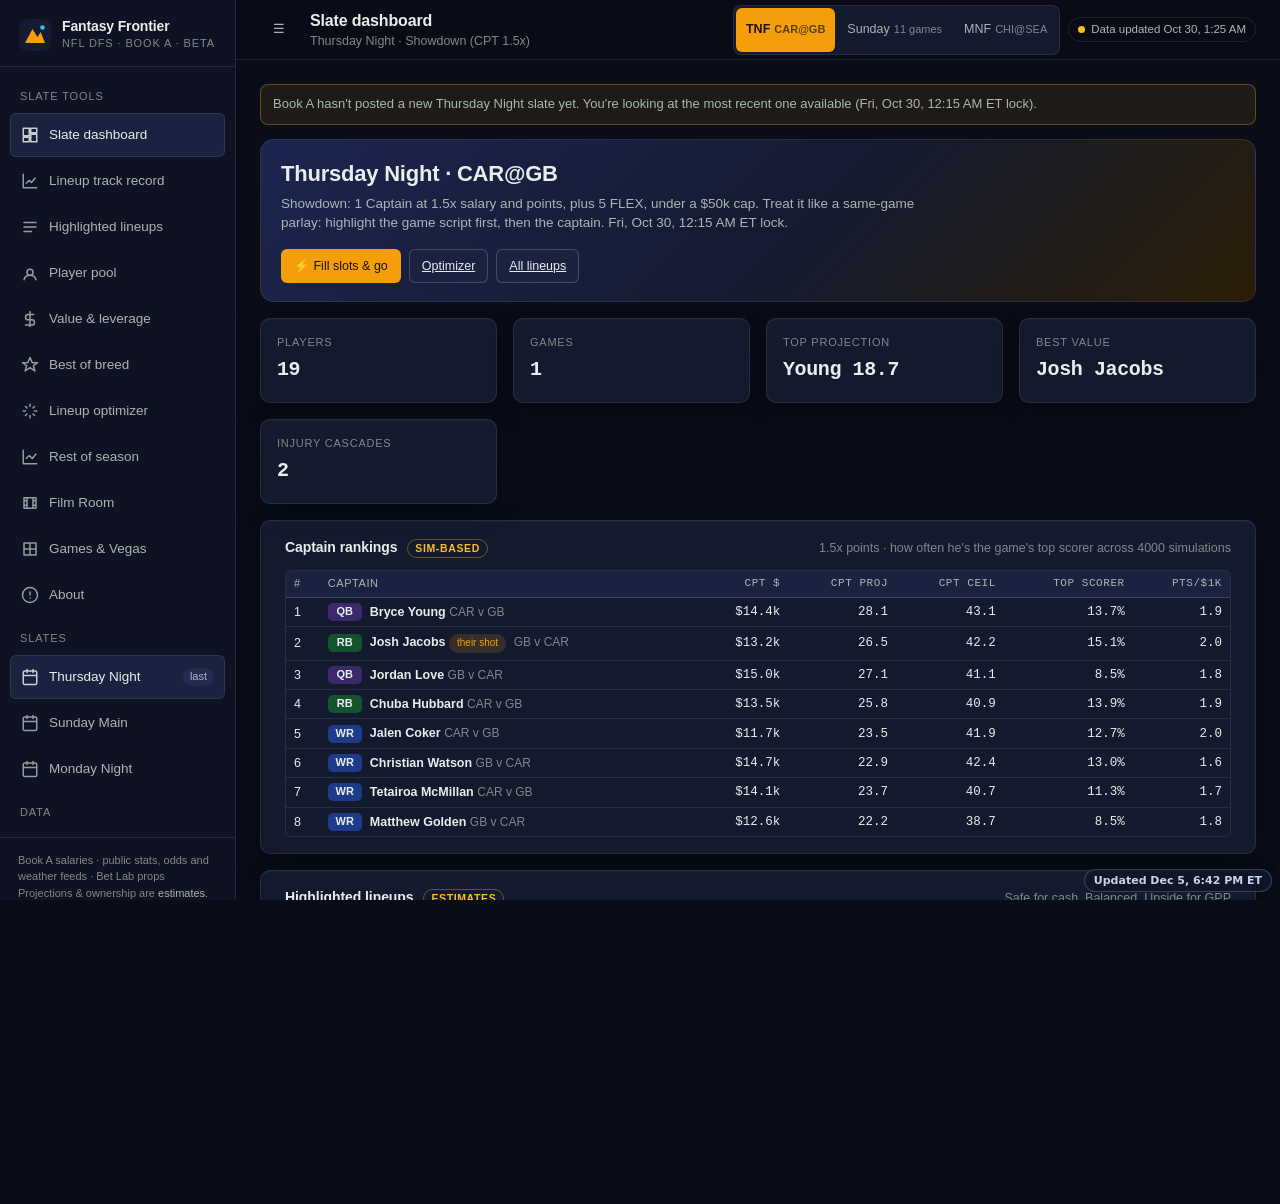
==== commit 3d50178f: "Load shared Sports Labs design system (ds.js v1); faster sl-neutral v2" ====
--- a/index.html
+++ b/index.html
@@ -1,11 +1,11 @@
 <!doctype html>
-<html lang="en"><head><meta charset="utf-8"><meta name="viewport" content="width=device-width,initial-scale=1,viewport-fit=cover">
+<html lang="en"><head><meta charset="utf-8"><script src="https://sportslabshq.com/sl/ds.js?v=1"></script><meta name="viewport" content="width=device-width,initial-scale=1,viewport-fit=cover">
 <title>Fantasy Frontier · NFL DFS Lab — Sports Labs</title>
 <meta name="description" content="Fantasy Frontier: NFL daily fantasy (salary-based) projections, value plays, leverage and a lineup optimizer for Thursday, Sunday and Monday slates.">
 <meta name="theme-color" content="#0b1020">
 <link rel="icon" href="data:image/svg+xml,%3Csvg xmlns='http://www.w3.org/2000/svg' viewBox='0 0 34 34'%3E%3Crect x='1' y='1' width='32' height='32' rx='8' fill='%23161b33'/%3E%3Cpath d='M8 25l7-14 5 8 3-5 4 11z' fill='%23f59e0b'/%3E%3C/svg%3E">
 <link rel="stylesheet" href="style.css"><link rel="stylesheet" href="frontier.css?v=20261024viz">
-<script src="https://sportslabshq.com/sl/sl.js?v=9" defer></script>
-<script src="/sl-neutral.js" defer></script></head><body><div class="app" id="app"></div><div class="scrim" id="scrim"></div>
-<script src="assets/solver.js"></script><script src="app.js?v=20261024viz"></script><div class="sl-credit" style="clear:both;text-align:center;font-size:12px;opacity:.6;padding:18px 12px 22px;line-height:1.5">Fantasy Frontier · A <a href="https://sportslabshq.com/" style="color:inherit;text-decoration:underline">Sports Labs</a> Product · © 2026 Sports Labs · <a href="#" data-lead="contact" style="color:inherit;text-decoration:underline">Contact</a> · <a href="#" data-lead="support" style="color:inherit;text-decoration:underline">Support</a></div>
-<script src="https://sportslabshq.com/js/leads-config.js"></script><script src="https://sportslabshq.com/js/leads.js" data-product="Fantasy Frontier" data-float="1"></script><script>/*last-updated*/(async()=>{let t=null;for(const u of["data/meta.json",location.pathname]){try{const r=await fetch(u+"?lu="+Date.now(),{method:"HEAD",cache:"no-store"});if(r.ok&&r.headers.get("last-modified")){t=new Date(r.headers.get("last-modified"));break}}catch(e){}}if(!t)return;const d=document.createElement("div");d.textContent="Updated "+t.toLocaleString("en-US",{timeZone:"America/New_York",month:"short",day:"numeric",hour:"numeric",minute:"2-digit"})+" ET";d.style.cssText="position:fixed;right:8px;bottom:8px;z-index:50;background:rgba(15,23,42,.85);color:#cbd5e1;font:600 11px system-ui;padding:4px 9px;border-radius:99px;border:1px solid rgba(148,163,184,.3);pointer-events:none";document.body.appendChild(d)})();</script><script src="sl-sports.js" data-auto defer></script></body></html>
+<script src="https://sportslabshq.com/sl/sl.js?v=12" defer></script>
+<script src="/sl-neutral.js?v=2" defer></script></head><body><div class="app" id="app"></div><div class="scrim" id="scrim"></div>
+<script src="assets/solver.js"></script><script src="app.js?v=20261030ds"></script><div class="sl-credit" style="clear:both;text-align:center;font-size:12px;opacity:.6;padding:18px 12px 22px;line-height:1.5">Fantasy Frontier · A <a href="https://sportslabshq.com/" style="color:inherit;text-decoration:underline">Sports Labs</a> Product · © 2026 Sports Labs · <a href="#" data-lead="contact" style="color:inherit;text-decoration:underline">Contact</a> · <a href="#" data-lead="support" style="color:inherit;text-decoration:underline">Support</a></div>
+<script src="https://sportslabshq.com/js/leads-config.js"></script><script src="https://sportslabshq.com/js/leads.js" data-product="Fantasy Frontier" data-float="1"></script><script>/*last-updated*/(async()=>{let t=null;for(const u of["data/meta.json",location.pathname]){try{const r=await fetch(u+"?lu="+Date.now(),{method:"HEAD",cache:"no-store"});if(r.ok&&r.headers.get("last-modified")){t=new Date(r.headers.get("last-modified"));break}}catch(e){}}if(!t)return;const d=document.createElement("div");d.textContent="Updated "+t.toLocaleString("en-US",{timeZone:"America/New_York",month:"short",day:"numeric",hour:"numeric",minute:"2-digit"})+" ET";d.style.cssText="position:fixed;right:8px;bottom:8px;z-index:50;background:rgba(15,23,42,.85);color:#cbd5e1;font:600 11px system-ui;padding:4px 9px;border-radius:99px;border:1px solid rgba(148,163,184,.3);pointer-events:none";document.body.appendChild(d)})();</script><script src="https://sportslabshq.com/sl/sl-sports.js?v=2" data-auto defer></script></body></html>
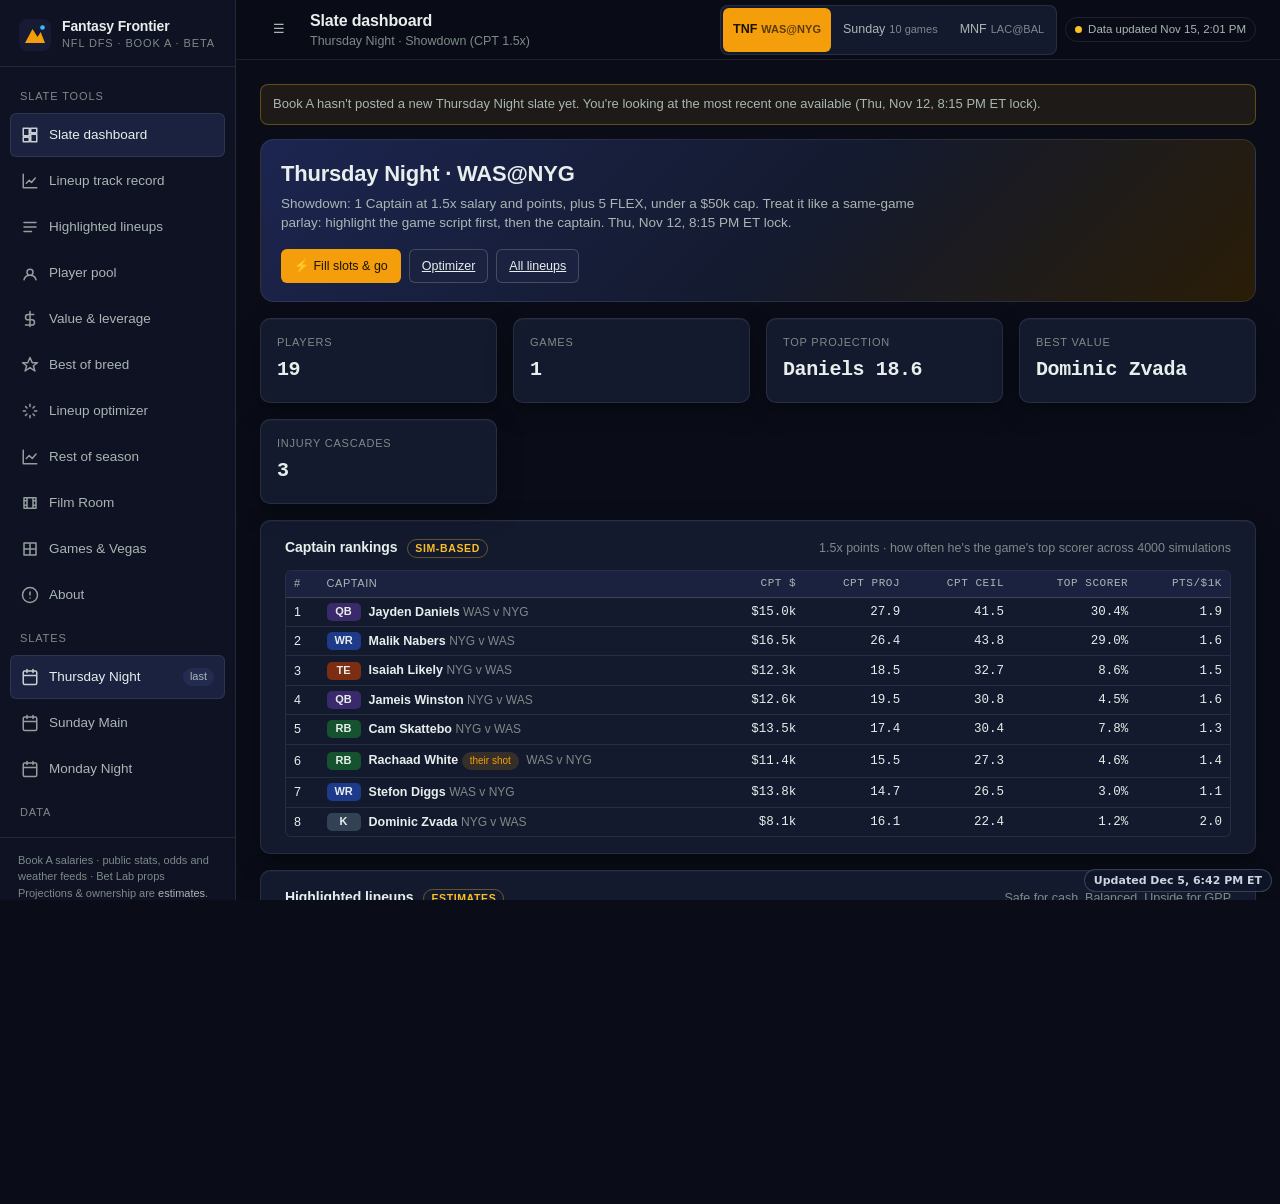
==== commit d6737c8e: "Fix Sunday slate lock time to America/New_York (DST-aware) app.js was appending a hard-coded -04:00 " ====
--- a/index.html
+++ b/index.html
@@ -7,5 +7,5 @@
 <link rel="stylesheet" href="style.css"><link rel="stylesheet" href="frontier.css?v=20261024viz">
 <script src="https://sportslabshq.com/sl/sl.js?v=12" defer></script>
 <script src="/sl-neutral.js?v=2" defer></script></head><body><div class="app" id="app"></div><div class="scrim" id="scrim"></div>
-<script src="assets/solver.js"></script><script src="app.js?v=20261030ds"></script><div class="sl-credit" style="clear:both;text-align:center;font-size:12px;opacity:.6;padding:18px 12px 22px;line-height:1.5">Fantasy Frontier · A <a href="https://sportslabshq.com/" style="color:inherit;text-decoration:underline">Sports Labs</a> Product · © 2026 Sports Labs · <a href="#" data-lead="contact" style="color:inherit;text-decoration:underline">Contact</a> · <a href="#" data-lead="support" style="color:inherit;text-decoration:underline">Support</a></div>
+<script src="assets/solver.js"></script><script src="app.js?v=20261115et"></script><div class="sl-credit" style="clear:both;text-align:center;font-size:12px;opacity:.6;padding:18px 12px 22px;line-height:1.5">Fantasy Frontier · A <a href="https://sportslabshq.com/" style="color:inherit;text-decoration:underline">Sports Labs</a> Product · © 2026 Sports Labs · <a href="#" data-lead="contact" style="color:inherit;text-decoration:underline">Contact</a> · <a href="#" data-lead="support" style="color:inherit;text-decoration:underline">Support</a></div>
 <script src="https://sportslabshq.com/js/leads-config.js"></script><script src="https://sportslabshq.com/js/leads.js" data-product="Fantasy Frontier" data-float="1"></script><script>/*last-updated*/(async()=>{let t=null;for(const u of["data/meta.json",location.pathname]){try{const r=await fetch(u+"?lu="+Date.now(),{method:"HEAD",cache:"no-store"});if(r.ok&&r.headers.get("last-modified")){t=new Date(r.headers.get("last-modified"));break}}catch(e){}}if(!t)return;const d=document.createElement("div");d.textContent="Updated "+t.toLocaleString("en-US",{timeZone:"America/New_York",month:"short",day:"numeric",hour:"numeric",minute:"2-digit"})+" ET";d.style.cssText="position:fixed;right:8px;bottom:8px;z-index:50;background:rgba(15,23,42,.85);color:#cbd5e1;font:600 11px system-ui;padding:4px 9px;border-radius:99px;border:1px solid rgba(148,163,184,.3);pointer-events:none";document.body.appendChild(d)})();</script><script src="https://sportslabshq.com/sl/sl-sports.js?v=2" data-auto defer></script></body></html>
